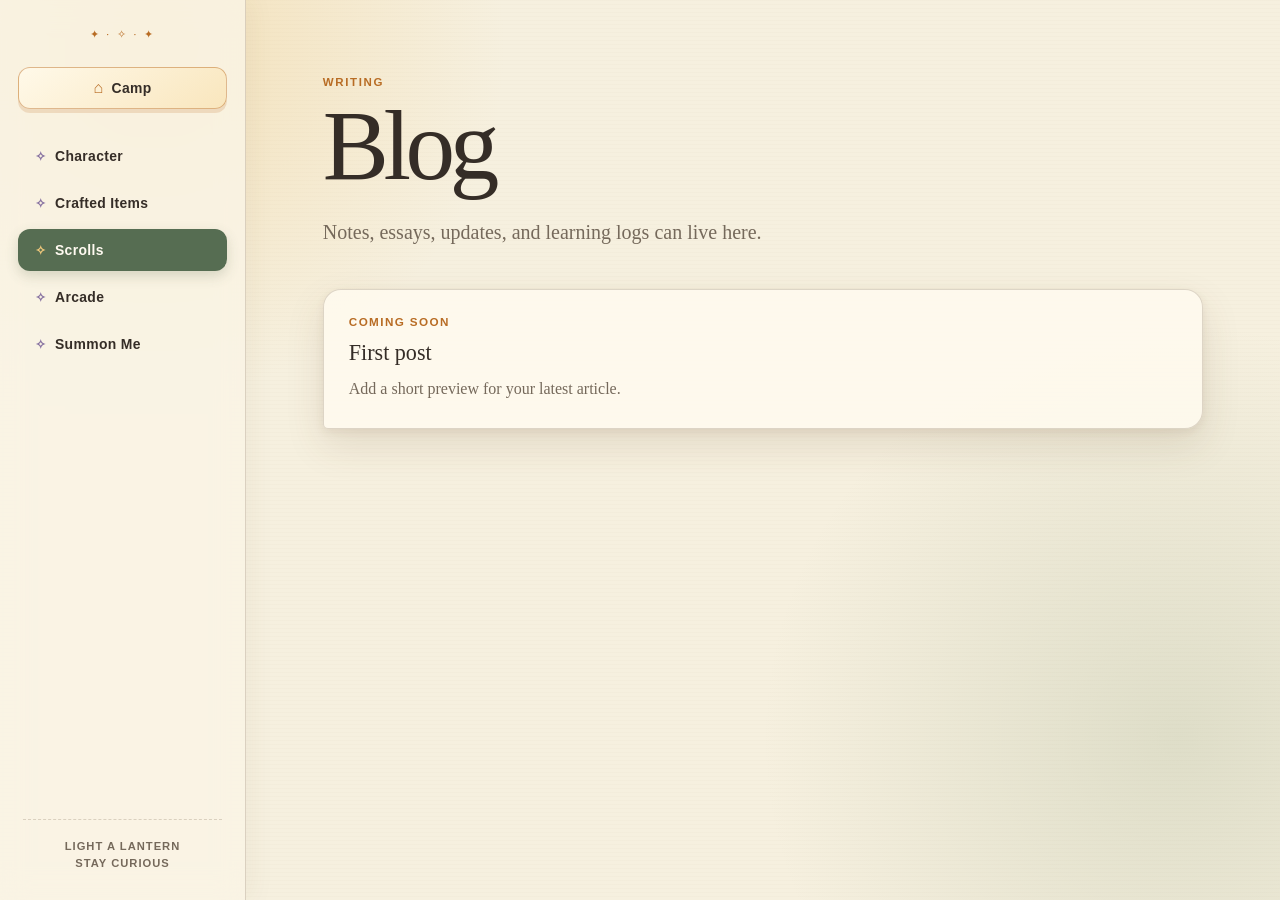
==== blog/index.html @ 92fc0788 "Preserve mobile navigation position" ====
<!doctype html>
<html lang="en">
  <head>
    <meta charset="utf-8">
    <meta name="viewport" content="width=device-width, initial-scale=1">
    <title>Blog | Brucy Wu</title>
    <meta name="description" content="Blog posts by Brucy Wu.">
    <link rel="stylesheet" href="../styles.css">
    <script src="../nav-state.js" defer></script>
  </head>
  <body>
    <div class="site-shell">
      <aside class="sidebar" aria-label="Primary navigation">
        <a class="home-button" href="../">Camp</a>
        <nav class="main-nav">
          <a href="../me/">Character</a>
          <a href="../project/">Crafted Items</a>
          <a class="is-active" href="../blog/" aria-current="page">Scrolls</a>
          <a href="../games/">Arcade</a>
          <a href="../#summon">Summon Me</a>
        </nav>
        <p class="nav-note">Light a lantern<br>stay curious</p>
      </aside>

      <main class="page content-page">
        <section class="page-section" aria-labelledby="blog-title">
          <p class="eyebrow">Writing</p>
          <h1 id="blog-title">Blog</h1>
          <p class="summary">
            Notes, essays, updates, and learning logs can live here.
          </p>
          <div class="list">
            <article class="list-item">
              <span>Coming soon</span>
              <h2>First post</h2>
              <p>Add a short preview for your latest article.</p>
            </article>
          </div>
        </section>
      </main>
    </div>
  </body>
</html>
---- styles.css ----
:root {
  color-scheme: light;
  --paper: #f6f0df; --paper-deep: #eadbbb; --card: rgba(255, 251, 239, .86);
  --ink: #352d27; --muted: #75695b; --amber: #b86c24; --amber-light: #efc77b;
  --sage: #80946e; --sage-deep: #566d52; --blue: #6098ad; --violet: #8873a1;
  --line: rgba(91, 66, 43, .2); --shadow: 0 16px 38px rgba(97, 69, 38, .13), 0 3px 8px rgba(97, 69, 38, .08); --sidebar-width: 246px;
  font-family: Georgia, Cambria, "Times New Roman", serif; color: var(--ink); background: var(--paper);
}
* { box-sizing: border-box; }
html { scroll-behavior: smooth; }
body { min-width: 320px; min-height: 100vh; margin: 0; overflow-x: hidden; background: radial-gradient(circle at 12% 5%, rgba(239,199,123,.37), transparent 22rem), radial-gradient(circle at 92% 82%, rgba(128,148,110,.2), transparent 26rem), repeating-linear-gradient(0deg, transparent 0 3px, rgba(115,87,54,.018) 3px 4px), var(--paper); }
a { color: var(--sage-deep); } a:hover { color: var(--amber); }
:focus-visible { outline: 3px solid var(--blue); outline-offset: 4px; }
.site-shell { min-height: 100vh; }
.sidebar { position: fixed; inset: 0 auto 0 0; z-index: 10; width: var(--sidebar-width); display: flex; flex-direction: column; gap: 26px; padding: 28px 18px; border-right: 1px solid var(--line); background: rgba(250,245,230,.82); box-shadow: 6px 0 24px rgba(97,69,38,.05); backdrop-filter: blur(14px); }
.sidebar::before { content: "✦  ·  ✧  ·  ✦"; color: var(--amber); font-size: .7rem; letter-spacing: .22em; text-align: center; }
.home-button, .main-nav a { position: relative; display: flex; align-items: center; min-height: 42px; border-radius: 12px; color: var(--ink); font-family: ui-rounded, "Avenir Next", "Trebuchet MS", sans-serif; font-size: .87rem; font-weight: 750; letter-spacing: .025em; text-decoration: none; transition: color 180ms ease, background-color 180ms ease, transform 180ms ease, box-shadow 180ms ease; }
.home-button { justify-content: center; border: 1px solid rgba(184,108,36,.45); background: linear-gradient(145deg, #fff9e9, #f9e6bd); box-shadow: 0 4px 0 rgba(184,108,36,.18); }
.home-button::before { content: "⌂"; margin-right: .5rem; color: var(--amber); font-size: 1rem; }
.main-nav { display: grid; gap: 5px; }.main-nav a { padding: 0 12px 0 17px; }.main-nav a::before { content: "✧"; width: 1.25rem; color: var(--violet); font-size: .8rem; }
.home-button:hover, .main-nav a:hover { transform: translateX(3px); }
.home-button.is-active, .main-nav a.is-active { color: #fffaf1; background: var(--sage-deep); box-shadow: 0 5px 13px rgba(65,88,62,.2); }.home-button.is-active::before, .main-nav a.is-active::before { color: var(--amber-light); }
.nav-note { margin: auto 5px 0; padding-top: 18px; border-top: 1px dashed var(--line); color: var(--muted); font-family: ui-rounded, "Avenir Next", "Trebuchet MS", sans-serif; font-size: .7rem; font-weight: 700; letter-spacing: .09em; line-height: 1.5; text-align: center; text-transform: uppercase; }
.page { min-height: 100vh; margin-left: var(--sidebar-width); padding: 64px clamp(24px,6vw,88px); }.content-page { display: grid; place-items: start center; padding-top: 76px; }.page-section { width: min(100%, 900px); }
.eyebrow { margin: 0 0 12px; color: var(--amber); font-family: ui-rounded, "Avenir Next", "Trebuchet MS", sans-serif; font-size: .72rem; font-weight: 800; letter-spacing: .14em; text-transform: uppercase; }
h1, h2, h3, p { text-wrap: pretty; } h1 { margin: 0; color: var(--ink); font-size: clamp(3rem,8vw,6.2rem); font-weight: 500; letter-spacing: -.055em; line-height: .92; }
.summary { max-width: 660px; margin: 24px 0 0; color: var(--muted); font-size: clamp(1.08rem,1.7vw,1.25rem); line-height: 1.7; }
.content-grid { display: grid; grid-template-columns: repeat(2,minmax(0,1fr)); gap: 18px; margin-top: 40px; }.panel, .list-item { border: 1px solid var(--line); border-radius: 18px 18px 18px 5px; background: var(--card); box-shadow: var(--shadow); padding: 25px; }.panel h2, .list-item h2 { margin: 0 0 10px; font-size: 1.38rem; font-weight: 500; }.panel p, .list-item p { margin: 0; color: var(--muted); line-height: 1.65; }.panel a { color: var(--sage-deep); font-weight: 700; }.list { display: grid; gap: 16px; margin-top: 40px; }.list-item span { display: block; margin-bottom: 12px; color: var(--amber); font-family: ui-rounded, "Avenir Next", "Trebuchet MS", sans-serif; font-size: .73rem; font-weight: 800; letter-spacing: .12em; text-transform: uppercase; }
/* Camp */
.camp-page { position: relative; display: grid; align-content: center; gap: clamp(58px,9vw,120px); max-width: 1330px; margin-right: auto; }.camp-hero { position: relative; min-height: min(680px,calc(100vh - 128px)); display: grid; align-items: center; }.hero-copy { position: relative; z-index: 2; max-width: 690px; }.hero-kicker { display: flex; align-items: center; gap: 10px; margin: 0 0 18px; color: var(--sage-deep); font-family: ui-rounded, "Avenir Next", "Trebuchet MS", sans-serif; font-size: .75rem; font-weight: 800; letter-spacing: .16em; text-transform: uppercase; }.hero-kicker::before { content: ""; width: 26px; height: 1px; background: currentColor; }.hero-title { max-width: 630px; }.hero-title em { display: block; color: var(--violet); font-style: italic; font-weight: 400; }.hero-subtitle { margin: 20px 0 0; color: var(--amber); font-size: clamp(1.25rem,2.8vw,1.7rem); font-style: italic; }.hero-summary { max-width: 560px; margin: 20px 0 0; color: var(--muted); font-size: 1.08rem; line-height: 1.75; }
.hero-actions { display: flex; flex-wrap: wrap; gap: 12px; margin-top: 30px; }.spell-button { display: inline-flex; align-items: center; justify-content: center; min-height: 46px; padding: 0 18px; border: 1px solid var(--sage-deep); border-radius: 999px; background: var(--sage-deep); box-shadow: 0 4px 0 rgba(53,45,39,.17); color: #fffaf1; font-family: ui-rounded, "Avenir Next", "Trebuchet MS", sans-serif; font-size: .85rem; font-weight: 800; letter-spacing: .03em; text-decoration: none; transition: transform 180ms ease, box-shadow 180ms ease, background-color 180ms ease; }.spell-button::after { content: " ↗"; margin-left: .36rem; color: var(--amber-light); }.spell-button:hover { color: #fffaf1; background: #456144; transform: translateY(-2px); box-shadow: 0 7px 0 rgba(53,45,39,.13); }.spell-button:active { transform: translateY(2px); box-shadow: 0 2px 0 rgba(53,45,39,.13); }.spell-button.ghost { border-color: var(--line); background: rgba(255,251,239,.6); box-shadow: none; color: var(--sage-deep); }.spell-button.ghost::after { color: var(--violet); }.spell-button.ghost:hover { background: #fffaf1; color: var(--amber); }
.desk-scene { position: absolute; z-index: 1; right: 0; top: 50%; width: min(41vw,450px); aspect-ratio: 1; transform: translateY(-50%); border: 1px solid rgba(184,108,36,.22); border-radius: 49% 51% 47% 53% / 57% 42% 58% 43%; background: radial-gradient(circle at 45% 43%, rgba(255,252,241,.94) 0 18%, transparent 18.5%), radial-gradient(circle at 59% 62%, rgba(96,152,173,.32) 0 7%, transparent 7.5%), radial-gradient(circle at 36% 69%, rgba(136,115,161,.3) 0 8%, transparent 8.5%), radial-gradient(circle at 67% 30%, rgba(239,199,123,.55) 0 10%, transparent 10.5%), rgba(234,219,187,.42); box-shadow: inset 0 0 0 13px rgba(255,250,236,.34), var(--shadow); }.desk-scene::before { content: "✦"; position: absolute; top: 20%; right: 19%; color: var(--violet); font-size: clamp(1.3rem,3vw,2.4rem); animation: twinkle 3.7s ease-in-out infinite; }.desk-scene::after { content: "☾"; position: absolute; bottom: 17%; left: 20%; color: var(--blue); font-size: clamp(2rem,4vw,3.5rem); transform: rotate(-25deg); }.potion { position: absolute; bottom: 27%; left: 47%; width: 19%; height: 30%; border: 3px solid rgba(53,45,39,.57); border-radius: 42% 42% 34% 34% / 24% 24% 56% 56%; background: linear-gradient(to top, rgba(96,152,173,.85) 0 58%, rgba(255,255,255,.38) 58% 100%); box-shadow: inset 7px 0 8px rgba(255,255,255,.44), 0 9px 13px rgba(53,45,39,.14); }.potion::before { content: ""; position: absolute; left: 25%; top: -24%; width: 50%; height: 26%; border: 3px solid rgba(53,45,39,.57); border-bottom: 0; border-radius: 4px 4px 0 0; background: var(--amber); }.potion::after { content: "✦"; position: absolute; inset: 29% 0 auto; color: #fff9e8; font-size: 1.1rem; text-align: center; }.book { position: absolute; bottom: 19%; right: 14%; width: 31%; height: 17%; border: 1px solid rgba(53,45,39,.4); border-radius: 4px 12px 13px 6px; background: #c78540; box-shadow: 5px 5px 0 rgba(88,59,37,.18); transform: rotate(-12deg); }.book::after { content: "?"; position: absolute; inset: 24% 0; color: #f9e5b7; font-size: 1.4rem; font-style: italic; text-align: center; }
.camp-section { position: relative; }.section-heading { max-width: 600px; }.section-heading h2 { margin: 0; font-size: clamp(2rem,4vw,3.2rem); font-weight: 500; letter-spacing: -.04em; }.section-heading p { margin: 12px 0 0; color: var(--muted); font-size: 1.04rem; line-height: 1.65; }.quest-grid { display: grid; grid-template-columns: repeat(3,minmax(0,1fr)); gap: 16px; margin-top: 28px; }.quest-card { position: relative; display: block; min-height: 188px; padding: 22px; overflow: hidden; border: 1px solid var(--line); border-radius: 17px 17px 17px 4px; background: var(--card); box-shadow: 0 6px 17px rgba(97,69,38,.08); color: var(--ink); text-decoration: none; transition: transform 200ms ease, box-shadow 200ms ease, border-color 200ms ease; }.quest-card::after { content: attr(data-mark); position: absolute; right: 15px; bottom: -11px; color: var(--amber-light); font-size: 5rem; line-height: 1; opacity: .48; transition: transform 250ms ease; }.quest-card:hover { border-color: rgba(184,108,36,.55); box-shadow: var(--shadow); color: var(--ink); transform: translateY(-5px) rotate(-.5deg); }.quest-card:hover::after { transform: rotate(14deg) scale(1.1); }.quest-card:nth-child(2)::after { color: #b6d6de; }.quest-card:nth-child(3)::after { color: #c9b5d9; }.card-label { display: block; margin-bottom: 28px; color: var(--sage-deep); font-family: ui-rounded, "Avenir Next", "Trebuchet MS", sans-serif; font-size: .7rem; font-weight: 800; letter-spacing: .13em; text-transform: uppercase; }.quest-card h3 { position: relative; z-index: 1; margin: 0; font-size: 1.35rem; font-weight: 500; }.quest-card p { position: relative; z-index: 1; margin: 8px 0 0; color: var(--muted); font-size: .94rem; line-height: 1.55; }
.summon-card { display: grid; grid-template-columns: 1fr auto; gap: 28px; align-items: center; margin: 28px 0 30px; padding: clamp(26px,5vw,48px); border: 1px solid rgba(86,109,82,.42); border-radius: 22px 22px 22px 5px; background: linear-gradient(120deg, rgba(244,235,207,.83), rgba(229,238,220,.7)); box-shadow: var(--shadow); }.summon-card h2 { margin: 0; font-size: clamp(2rem,4vw,3.25rem); font-weight: 500; letter-spacing: -.04em; }.summon-card p { max-width: 620px; margin: 12px 0 0; color: var(--muted); font-size: 1.04rem; line-height: 1.65; }.summon-sigil { display: grid; width: 102px; aspect-ratio: 1; place-items: center; border: 1px dashed var(--violet); border-radius: 50%; color: var(--violet); font-size: 2.4rem; animation: drift 5s ease-in-out infinite; }.camp-footer { padding-bottom: 12px; color: var(--muted); font-family: ui-rounded, "Avenir Next", "Trebuchet MS", sans-serif; font-size: .75rem; letter-spacing: .06em; text-align: center; }
@keyframes twinkle { 50% { transform: scale(1.28) rotate(18deg); opacity: .55; } } @keyframes drift { 50% { transform: translateY(-8px) rotate(8deg); } }
@media (max-width: 900px) { .desk-scene { right: -7vw; width: min(47vw,395px); opacity: .66; }.quest-grid { grid-template-columns: 1fr; } }
@media (max-width: 760px) { .sidebar { position: sticky; top: 0; width: 100%; min-height: auto; flex-direction: row; align-items: center; gap: 9px; padding: 10px 12px; overflow-x: auto; border-right: 0; border-bottom: 1px solid var(--line); }.sidebar::before, .nav-note { display: none; }.home-button { flex: 0 0 auto; min-width: 82px; padding: 0 11px; }.main-nav { display: flex; gap: 3px; min-width: max-content; }.main-nav a { min-height: 40px; padding: 0 10px; }.main-nav a::before { display: none; }.home-button:hover, .main-nav a:hover { transform: translateY(-1px); }.page { min-height: calc(100vh - 62px); margin-left: 0; padding: 44px 20px; }.content-page { padding-top: 44px; }.content-grid { grid-template-columns: 1fr; margin-top: 32px; }.camp-page { gap: 68px; }.camp-hero { min-height: 590px; align-items: start; padding-top: 40px; }.desk-scene { top: auto; right: 2%; bottom: 0; width: min(62vw,320px); transform: none; }.hero-copy { padding-bottom: 220px; }.summon-card { grid-template-columns: 1fr; }.summon-sigil { width: 78px; }.camp-footer { padding-bottom: 0; } }
@media (prefers-reduced-motion: reduce) { html { scroll-behavior: auto; } *, *::before, *::after { animation-duration: .01ms !important; animation-iteration-count: 1 !important; scroll-behavior: auto !important; transition-duration: .01ms !important; } }
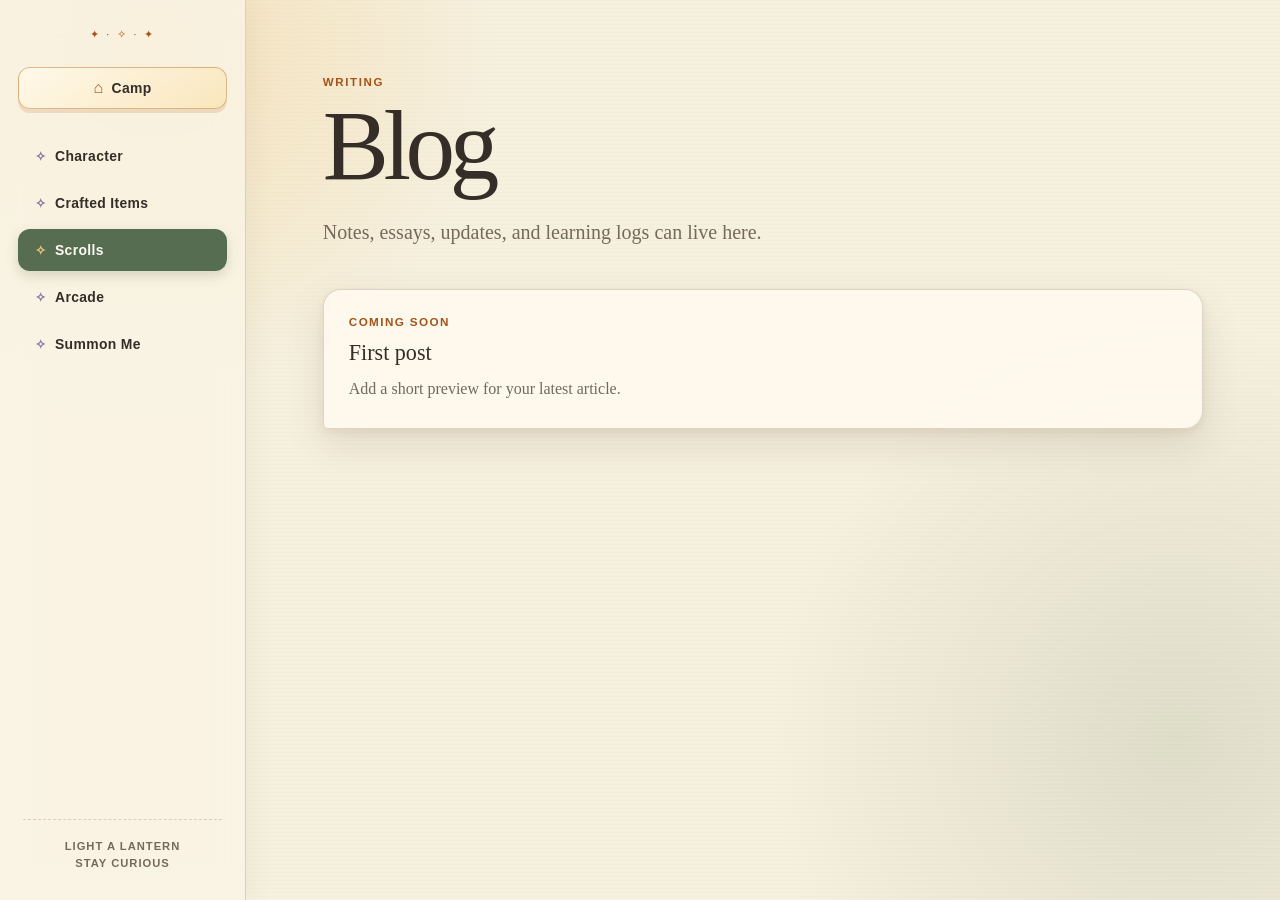
==== commit 20268c37: "polish: improve keyboard navigation and contrast" ====
--- a/blog/index.html
+++ b/blog/index.html
@@ -9,6 +9,7 @@
     <script src="../nav-state.js" defer></script>
   </head>
   <body>
+    <a class="skip-link" href="#main-content">Skip to main content</a>
     <div class="site-shell">
       <aside class="sidebar" aria-label="Primary navigation">
         <a class="home-button" href="../">Camp</a>
@@ -22,7 +23,7 @@
         <p class="nav-note">Light a lantern<br>stay curious</p>
       </aside>
 
-      <main class="page content-page">
+      <main class="page content-page" id="main-content">
         <section class="page-section" aria-labelledby="blog-title">
           <p class="eyebrow">Writing</p>
           <h1 id="blog-title">Blog</h1>
--- a/styles.css
+++ b/styles.css
@@ -1,7 +1,7 @@
 :root {
   color-scheme: light;
   --paper: #f6f0df; --paper-deep: #eadbbb; --card: rgba(255, 251, 239, .86);
-  --ink: #352d27; --muted: #75695b; --amber: #b86c24; --amber-light: #efc77b;
+  --ink: #352d27; --muted: #75695b; --amber: #a55318; --amber-light: #efc77b;
   --sage: #80946e; --sage-deep: #566d52; --blue: #6098ad; --violet: #8873a1;
   --line: rgba(91, 66, 43, .2); --shadow: 0 16px 38px rgba(97, 69, 38, .13), 0 3px 8px rgba(97, 69, 38, .08); --sidebar-width: 246px;
   font-family: Georgia, Cambria, "Times New Roman", serif; color: var(--ink); background: var(--paper);
@@ -11,6 +11,7 @@
 body { min-width: 320px; min-height: 100vh; margin: 0; overflow-x: hidden; background: radial-gradient(circle at 12% 5%, rgba(239,199,123,.37), transparent 22rem), radial-gradient(circle at 92% 82%, rgba(128,148,110,.2), transparent 26rem), repeating-linear-gradient(0deg, transparent 0 3px, rgba(115,87,54,.018) 3px 4px), var(--paper); }
 a { color: var(--sage-deep); } a:hover { color: var(--amber); }
 :focus-visible { outline: 3px solid var(--blue); outline-offset: 4px; }
+.skip-link { position: fixed; z-index: 20; top: 12px; left: 12px; padding: 10px 14px; border-radius: 8px; background: var(--ink); color: #fffaf1; font-family: ui-rounded, "Avenir Next", "Trebuchet MS", sans-serif; font-weight: 800; text-decoration: none; transform: translateY(-160%); transition: transform 160ms ease; }.skip-link:focus { transform: translateY(0); }
 .site-shell { min-height: 100vh; }
 .sidebar { position: fixed; inset: 0 auto 0 0; z-index: 10; width: var(--sidebar-width); display: flex; flex-direction: column; gap: 26px; padding: 28px 18px; border-right: 1px solid var(--line); background: rgba(250,245,230,.82); box-shadow: 6px 0 24px rgba(97,69,38,.05); backdrop-filter: blur(14px); }
 .sidebar::before { content: "✦  ·  ✧  ·  ✦"; color: var(--amber); font-size: .7rem; letter-spacing: .22em; text-align: center; }
@@ -36,3 +37,11 @@
 @media (max-width: 900px) { .desk-scene { right: -7vw; width: min(47vw,395px); opacity: .66; }.quest-grid { grid-template-columns: 1fr; } }
 @media (max-width: 760px) { .sidebar { position: sticky; top: 0; width: 100%; min-height: auto; flex-direction: row; align-items: center; gap: 9px; padding: 10px 12px; overflow-x: auto; border-right: 0; border-bottom: 1px solid var(--line); }.sidebar::before, .nav-note { display: none; }.home-button { flex: 0 0 auto; min-width: 82px; padding: 0 11px; }.main-nav { display: flex; gap: 3px; min-width: max-content; }.main-nav a { min-height: 40px; padding: 0 10px; }.main-nav a::before { display: none; }.home-button:hover, .main-nav a:hover { transform: translateY(-1px); }.page { min-height: calc(100vh - 62px); margin-left: 0; padding: 44px 20px; }.content-page { padding-top: 44px; }.content-grid { grid-template-columns: 1fr; margin-top: 32px; }.camp-page { gap: 68px; }.camp-hero { min-height: 590px; align-items: start; padding-top: 40px; }.desk-scene { top: auto; right: 2%; bottom: 0; width: min(62vw,320px); transform: none; }.hero-copy { padding-bottom: 220px; }.summon-card { grid-template-columns: 1fr; }.summon-sigil { width: 78px; }.camp-footer { padding-bottom: 0; } }
 @media (prefers-reduced-motion: reduce) { html { scroll-behavior: auto; } *, *::before, *::after { animation-duration: .01ms !important; animation-iteration-count: 1 !important; scroll-behavior: auto !important; transition-duration: .01ms !important; } }
+
+/* Character sheet */
+.character-page { background: radial-gradient(circle at 78% 18%, rgba(136,115,161,.1), transparent 20rem); }
+.character-sheet { display: grid; gap: 34px; }.character-intro { max-width: 690px; }.character-card { position: relative; display: grid; grid-template-columns: auto 1fr auto; gap: clamp(20px,4vw,42px); align-items: center; padding: clamp(25px,5vw,48px); overflow: hidden; border: 1px solid rgba(86,109,82,.4); border-radius: 22px 22px 22px 5px; background: linear-gradient(130deg, rgba(255,251,239,.94), rgba(232,239,221,.7)); box-shadow: var(--shadow); }.character-card::before { content: ""; position: absolute; inset: 10px; border: 1px dashed rgba(184,108,36,.32); border-radius: 15px 15px 15px 3px; pointer-events: none; }.character-sigil { position: relative; z-index: 1; display: grid; width: clamp(86px,13vw,122px); aspect-ratio: 1; place-items: center; border: 1px solid var(--violet); border-radius: 50% 46% 50% 43%; background: radial-gradient(circle at 30% 25%, #fff9e8 0 7%, transparent 7.5%), rgba(136,115,161,.15); box-shadow: inset 0 0 0 7px rgba(255,250,237,.65); color: var(--violet); font-family: ui-rounded, "Avenir Next", "Trebuchet MS", sans-serif; font-size: clamp(1.4rem,3vw,2rem); font-weight: 800; letter-spacing: .08em; }.character-details { position: relative; z-index: 1; }.character-details h2 { margin: 0; font-size: clamp(2rem,4vw,3.3rem); font-weight: 500; letter-spacing: -.045em; }.character-stats { display: flex; flex-wrap: wrap; gap: 12px 30px; margin: 22px 0 0; }.character-stats div { min-width: 125px; }.character-stats dt, .card-label { color: var(--sage-deep); font-family: ui-rounded, "Avenir Next", "Trebuchet MS", sans-serif; font-size: .7rem; font-weight: 800; letter-spacing: .13em; text-transform: uppercase; }.card-label { margin: 0 0 7px; }.character-stats dd { margin: 5px 0 0; color: var(--ink); font-size: 1.05rem; }.character-mark { position: relative; z-index: 1; align-self: start; margin: 0; color: var(--amber); font-size: 2rem; }.character-sections { display: grid; grid-template-columns: repeat(3,minmax(0,1fr)); gap: 16px; }.character-compartment { display: grid; grid-template-columns: auto 1fr; gap: 15px; min-height: 205px; padding: 23px; border: 1px dashed rgba(91,66,43,.32); border-radius: 17px 17px 17px 4px; background: rgba(255,251,239,.48); transition: transform 180ms ease, background-color 180ms ease, box-shadow 180ms ease; }.character-compartment:hover { background: rgba(255,251,239,.85); box-shadow: 0 9px 18px rgba(97,69,38,.08); transform: translateY(-3px); }.character-compartment h2 { margin: 0; font-size: 1.4rem; font-weight: 500; }.character-compartment p:not(.card-label) { margin: 9px 0 0; color: var(--muted); line-height: 1.62; }.compartment-mark { margin: 0; color: var(--amber); font-size: 1.25rem; }
+@media (max-width: 760px) { .character-card { grid-template-columns: auto 1fr; }.character-mark { display: none; }.character-sections { grid-template-columns: 1fr; }.character-compartment { min-height: 0; } }
+
+/* Crafted Items workshop */
+.crafted-page { background: radial-gradient(circle at 83% 21%, rgba(239,199,123,.24), transparent 20rem); }.workshop-catalogue { display: grid; gap: 32px; }.workshop-header { max-width: 720px; }.workshop-empty { display: grid; grid-template-columns: auto 1fr; gap: 20px; align-items: center; padding: clamp(24px,4vw,38px); border: 1px solid rgba(184,108,36,.4); border-radius: 20px 20px 20px 5px; background: linear-gradient(125deg, rgba(255,250,237,.9), rgba(247,232,192,.6)); box-shadow: var(--shadow); }.workshop-empty h2 { margin: 0; font-size: clamp(1.65rem,3vw,2.45rem); font-weight: 500; letter-spacing: -.035em; }.workshop-empty p:not(.card-label) { max-width: 620px; margin: 10px 0 0; color: var(--muted); line-height: 1.65; }.workshop-spark { display: grid; width: clamp(66px,10vw,92px); aspect-ratio: 1; place-items: center; margin: 0; border: 1px dashed var(--amber); border-radius: 50%; color: var(--amber); font-size: 2rem; }.artifact-grid { display: grid; grid-template-columns: repeat(3,minmax(0,1fr)); gap: 16px; }.artifact-slot { position: relative; min-height: 250px; padding: 23px; overflow: hidden; border: 1px solid var(--line); border-radius: 17px 17px 17px 4px; background: rgba(255,251,239,.52); transition: transform 180ms ease, box-shadow 180ms ease, background-color 180ms ease; }.artifact-slot:hover { background: rgba(255,251,239,.88); box-shadow: var(--shadow); transform: translateY(-4px); }.artifact-slot::after { content: ""; position: absolute; right: -24px; bottom: -33px; width: 120px; aspect-ratio: 1; border: 1px solid currentColor; border-radius: 46% 54% 41% 59%; opacity: .2; }.artifact-slot h2 { position: relative; margin: 29px 0 0; font-size: 1.42rem; font-weight: 500; }.artifact-slot p:not(.card-label):not(.artifact-emblem) { position: relative; max-width: 250px; margin: 9px 0 0; color: var(--muted); line-height: 1.62; }.artifact-emblem { position: absolute; top: 20px; right: 21px; margin: 0; font-size: 1.55rem; }.artifact-slot--amber { color: var(--amber); }.artifact-slot--amber::after { border-radius: 50%; }.artifact-slot--blue { color: var(--blue); }.artifact-slot--blue::after { transform: rotate(30deg); }.artifact-slot--violet { color: var(--violet); }.artifact-slot--violet::after { border-radius: 8px 50% 50% 50%; } @media (max-width: 760px) { .artifact-grid { grid-template-columns: 1fr; }.artifact-slot { min-height: 205px; } }
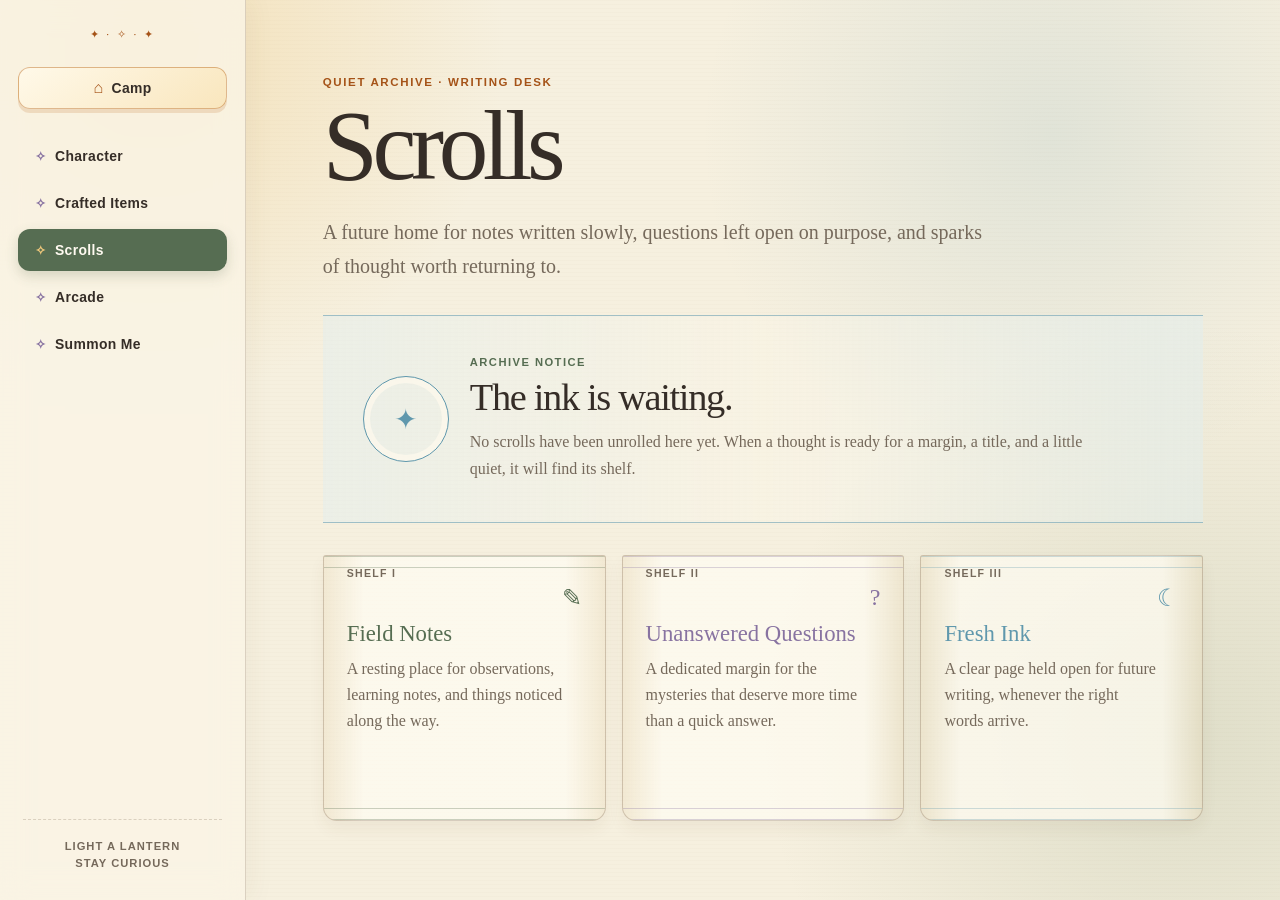
==== commit e6c3a72e: "Build Scrolls archive" ====
--- a/blog/index.html
+++ b/blog/index.html
@@ -3,8 +3,8 @@
   <head>
     <meta charset="utf-8">
     <meta name="viewport" content="width=device-width, initial-scale=1">
-    <title>Blog | Brucy Wu</title>
-    <meta name="description" content="Blog posts by Brucy Wu.">
+    <title>Scrolls | Always Asking</title>
+    <meta name="description" content="A quiet future archive for writing, learning notes, and strange questions at Always Asking.">
     <link rel="stylesheet" href="../styles.css">
     <script src="../nav-state.js" defer></script>
   </head>
@@ -23,19 +23,42 @@
         <p class="nav-note">Light a lantern<br>stay curious</p>
       </aside>
 
-      <main class="page content-page" id="main-content">
-        <section class="page-section" aria-labelledby="blog-title">
-          <p class="eyebrow">Writing</p>
-          <h1 id="blog-title">Blog</h1>
-          <p class="summary">
-            Notes, essays, updates, and learning logs can live here.
-          </p>
-          <div class="list">
-            <article class="list-item">
-              <span>Coming soon</span>
-              <h2>First post</h2>
-              <p>Add a short preview for your latest article.</p>
-            </article>
+      <main class="page content-page archive-page" id="main-content">
+        <section class="page-section scroll-archive" aria-labelledby="scrolls-title">
+          <header class="archive-header">
+            <p class="eyebrow">Quiet archive · Writing desk</p>
+            <h1 id="scrolls-title">Scrolls</h1>
+            <p class="summary">A future home for notes written slowly, questions left open on purpose, and sparks of thought worth returning to.</p>
+          </header>
+
+          <section class="archive-empty" aria-labelledby="archive-note-title">
+            <div class="archive-seal" aria-hidden="true">✦</div>
+            <div>
+              <p class="card-label">Archive notice</p>
+              <h2 id="archive-note-title">The ink is waiting.</h2>
+              <p>No scrolls have been unrolled here yet. When a thought is ready for a margin, a title, and a little quiet, it will find its shelf.</p>
+            </div>
+          </section>
+
+          <div class="scroll-shelves" aria-label="Future writing categories">
+            <section class="scroll-slot scroll-slot--notes" aria-labelledby="field-notes-title">
+              <p class="scroll-tab">Shelf I</p>
+              <p class="scroll-glyph" aria-hidden="true">✎</p>
+              <h2 id="field-notes-title">Field Notes</h2>
+              <p>A resting place for observations, learning notes, and things noticed along the way.</p>
+            </section>
+            <section class="scroll-slot scroll-slot--questions" aria-labelledby="questions-title">
+              <p class="scroll-tab">Shelf II</p>
+              <p class="scroll-glyph" aria-hidden="true">?</p>
+              <h2 id="questions-title">Unanswered Questions</h2>
+              <p>A dedicated margin for the mysteries that deserve more time than a quick answer.</p>
+            </section>
+            <section class="scroll-slot scroll-slot--ink" aria-labelledby="fresh-ink-title">
+              <p class="scroll-tab">Shelf III</p>
+              <p class="scroll-glyph" aria-hidden="true">☾</p>
+              <h2 id="fresh-ink-title">Fresh Ink</h2>
+              <p>A clear page held open for future writing, whenever the right words arrive.</p>
+            </section>
           </div>
         </section>
       </main>
--- a/styles.css
+++ b/styles.css
@@ -45,3 +45,6 @@
 
 /* Crafted Items workshop */
 .crafted-page { background: radial-gradient(circle at 83% 21%, rgba(239,199,123,.24), transparent 20rem); }.workshop-catalogue { display: grid; gap: 32px; }.workshop-header { max-width: 720px; }.workshop-empty { display: grid; grid-template-columns: auto 1fr; gap: 20px; align-items: center; padding: clamp(24px,4vw,38px); border: 1px solid rgba(184,108,36,.4); border-radius: 20px 20px 20px 5px; background: linear-gradient(125deg, rgba(255,250,237,.9), rgba(247,232,192,.6)); box-shadow: var(--shadow); }.workshop-empty h2 { margin: 0; font-size: clamp(1.65rem,3vw,2.45rem); font-weight: 500; letter-spacing: -.035em; }.workshop-empty p:not(.card-label) { max-width: 620px; margin: 10px 0 0; color: var(--muted); line-height: 1.65; }.workshop-spark { display: grid; width: clamp(66px,10vw,92px); aspect-ratio: 1; place-items: center; margin: 0; border: 1px dashed var(--amber); border-radius: 50%; color: var(--amber); font-size: 2rem; }.artifact-grid { display: grid; grid-template-columns: repeat(3,minmax(0,1fr)); gap: 16px; }.artifact-slot { position: relative; min-height: 250px; padding: 23px; overflow: hidden; border: 1px solid var(--line); border-radius: 17px 17px 17px 4px; background: rgba(255,251,239,.52); transition: transform 180ms ease, box-shadow 180ms ease, background-color 180ms ease; }.artifact-slot:hover { background: rgba(255,251,239,.88); box-shadow: var(--shadow); transform: translateY(-4px); }.artifact-slot::after { content: ""; position: absolute; right: -24px; bottom: -33px; width: 120px; aspect-ratio: 1; border: 1px solid currentColor; border-radius: 46% 54% 41% 59%; opacity: .2; }.artifact-slot h2 { position: relative; margin: 29px 0 0; font-size: 1.42rem; font-weight: 500; }.artifact-slot p:not(.card-label):not(.artifact-emblem) { position: relative; max-width: 250px; margin: 9px 0 0; color: var(--muted); line-height: 1.62; }.artifact-emblem { position: absolute; top: 20px; right: 21px; margin: 0; font-size: 1.55rem; }.artifact-slot--amber { color: var(--amber); }.artifact-slot--amber::after { border-radius: 50%; }.artifact-slot--blue { color: var(--blue); }.artifact-slot--blue::after { transform: rotate(30deg); }.artifact-slot--violet { color: var(--violet); }.artifact-slot--violet::after { border-radius: 8px 50% 50% 50%; } @media (max-width: 760px) { .artifact-grid { grid-template-columns: 1fr; }.artifact-slot { min-height: 205px; } }
+
+/* Scrolls archive */
+.archive-page { background: radial-gradient(circle at 78% 15%, rgba(96,152,173,.14), transparent 22rem); }.scroll-archive { display: grid; gap: 32px; }.archive-header { max-width: 710px; }.archive-empty { display: grid; grid-template-columns: auto 1fr; gap: 21px; align-items: center; padding: clamp(24px,4vw,40px); border-top: 1px solid rgba(96,152,173,.55); border-bottom: 1px solid rgba(96,152,173,.55); background: linear-gradient(90deg, rgba(226,238,238,.52), rgba(255,251,239,.26), rgba(226,238,238,.52)); }.archive-empty h2 { margin: 0; font-size: clamp(1.65rem,3vw,2.45rem); font-weight: 500; letter-spacing: -.035em; }.archive-empty p:not(.card-label) { max-width: 620px; margin: 10px 0 0; color: var(--muted); line-height: 1.65; }.archive-seal { display: grid; width: clamp(64px,9vw,86px); aspect-ratio: 1; place-items: center; border: 1px solid var(--blue); border-radius: 50%; color: var(--blue); font-size: 1.75rem; box-shadow: inset 0 0 0 6px rgba(255,250,237,.72); }.scroll-shelves { display: grid; grid-template-columns: repeat(3,minmax(0,1fr)); gap: 16px; }.scroll-slot { position: relative; min-height: 266px; padding: 30px 23px 23px; overflow: hidden; border: 1px solid rgba(91,66,43,.24); border-radius: 3px 3px 14px 14px; background: linear-gradient(90deg, rgba(234,219,187,.35), rgba(255,252,242,.7) 14%, rgba(255,252,242,.7) 86%, rgba(234,219,187,.35)); box-shadow: 0 8px 16px rgba(97,69,38,.06); transition: transform 180ms ease, box-shadow 180ms ease; }.scroll-slot::before, .scroll-slot::after { content: ""; position: absolute; right: 0; left: 0; height: 10px; border-top: 1px solid currentColor; border-bottom: 1px solid currentColor; opacity: .3; }.scroll-slot::before { top: 0; }.scroll-slot::after { bottom: 0; }.scroll-slot:hover { box-shadow: var(--shadow); transform: translateY(-4px) rotate(.35deg); }.scroll-slot h2 { position: relative; margin: 35px 0 0; font-size: 1.42rem; font-weight: 500; }.scroll-slot p:not(.scroll-tab):not(.scroll-glyph) { position: relative; max-width: 250px; margin: 9px 0 0; color: var(--muted); line-height: 1.62; }.scroll-tab { position: absolute; top: 11px; left: 23px; margin: 0; color: var(--muted); font-family: ui-rounded, "Avenir Next", "Trebuchet MS", sans-serif; font-size: .66rem; font-weight: 800; letter-spacing: .12em; text-transform: uppercase; }.scroll-glyph { position: absolute; top: 28px; right: 23px; margin: 0; font-size: 1.5rem; }.scroll-slot--notes { color: var(--sage-deep); }.scroll-slot--questions { color: var(--violet); }.scroll-slot--ink { color: var(--blue); } @media (max-width: 760px) { .archive-empty { grid-template-columns: auto 1fr; }.scroll-shelves { grid-template-columns: 1fr; }.scroll-slot { min-height: 210px; } }
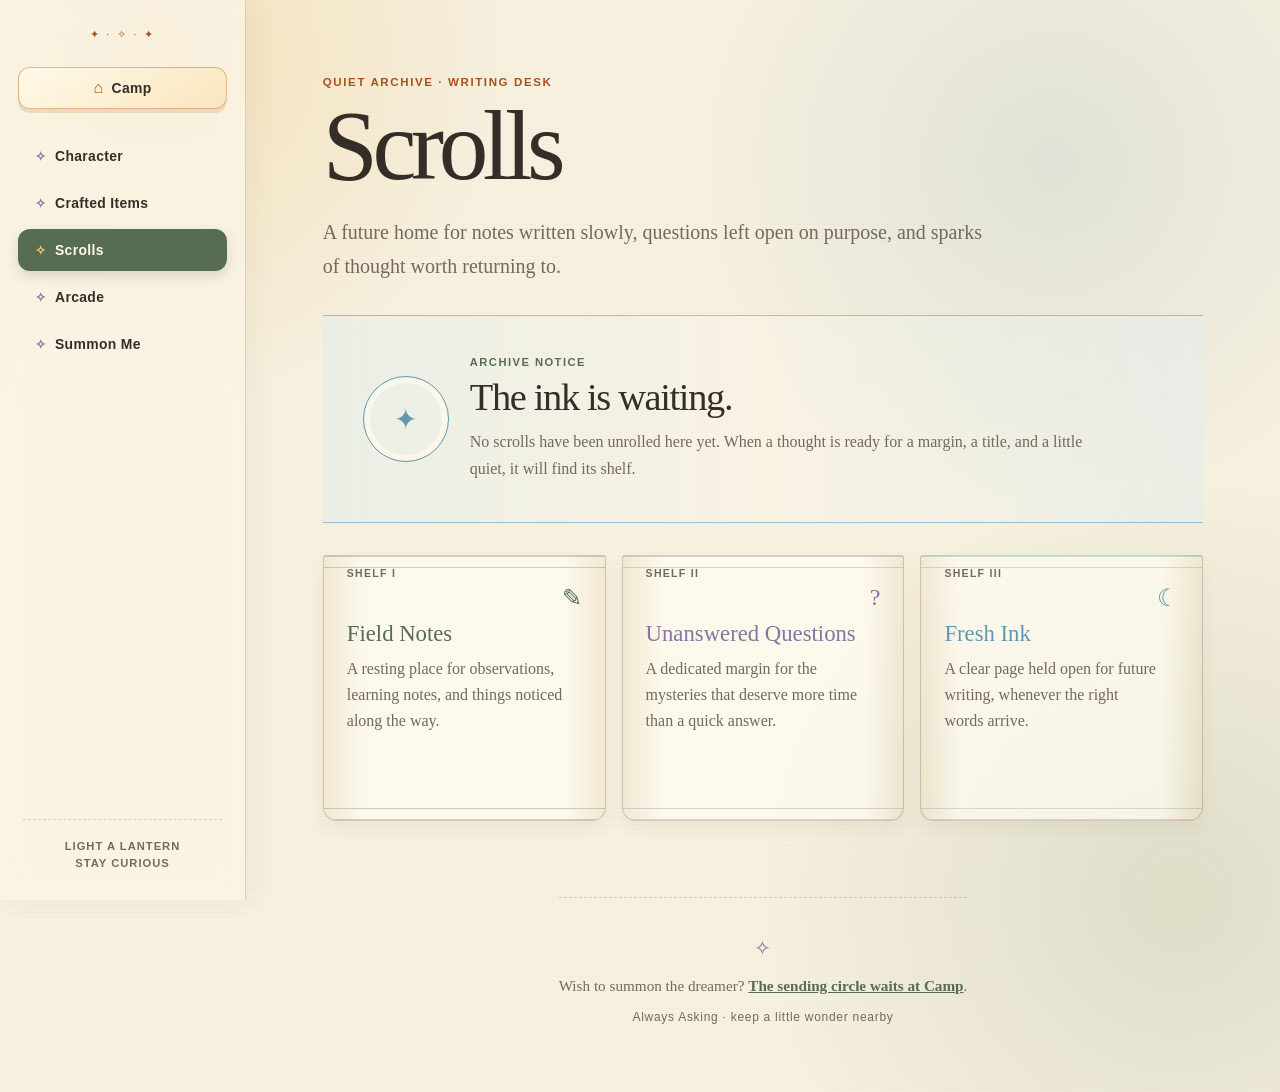
==== commit 1c413033: "Add Summon Me footnote to content pages" ====
--- a/blog/index.html
+++ b/blog/index.html
@@ -61,6 +61,11 @@
             </section>
           </div>
         </section>
+        <footer class="page-footer">
+          <p class="page-footer-sigil" aria-hidden="true">✧</p>
+          <p>Wish to summon the dreamer? <a href="../#summon">The sending circle waits at Camp</a>.</p>
+          <p class="page-footer-tag">Always Asking · keep a little wonder nearby</p>
+        </footer>
       </main>
     </div>
   </body>
--- a/styles.css
+++ b/styles.css
@@ -33,6 +33,7 @@
 .desk-scene { position: absolute; z-index: 1; right: 0; top: 50%; width: min(41vw,450px); aspect-ratio: 1; transform: translateY(-50%); border: 1px solid rgba(184,108,36,.22); border-radius: 49% 51% 47% 53% / 57% 42% 58% 43%; background: radial-gradient(circle at 45% 43%, rgba(255,252,241,.94) 0 18%, transparent 18.5%), radial-gradient(circle at 59% 62%, rgba(96,152,173,.32) 0 7%, transparent 7.5%), radial-gradient(circle at 36% 69%, rgba(136,115,161,.3) 0 8%, transparent 8.5%), radial-gradient(circle at 67% 30%, rgba(239,199,123,.55) 0 10%, transparent 10.5%), rgba(234,219,187,.42); box-shadow: inset 0 0 0 13px rgba(255,250,236,.34), var(--shadow); }.desk-scene::before { content: "✦"; position: absolute; top: 20%; right: 19%; color: var(--violet); font-size: clamp(1.3rem,3vw,2.4rem); animation: twinkle 3.7s ease-in-out infinite; }.desk-scene::after { content: "☾"; position: absolute; bottom: 17%; left: 20%; color: var(--blue); font-size: clamp(2rem,4vw,3.5rem); transform: rotate(-25deg); }.potion { position: absolute; bottom: 27%; left: 47%; width: 19%; height: 30%; border: 3px solid rgba(53,45,39,.57); border-radius: 42% 42% 34% 34% / 24% 24% 56% 56%; background: linear-gradient(to top, rgba(96,152,173,.85) 0 58%, rgba(255,255,255,.38) 58% 100%); box-shadow: inset 7px 0 8px rgba(255,255,255,.44), 0 9px 13px rgba(53,45,39,.14); }.potion::before { content: ""; position: absolute; left: 25%; top: -24%; width: 50%; height: 26%; border: 3px solid rgba(53,45,39,.57); border-bottom: 0; border-radius: 4px 4px 0 0; background: var(--amber); }.potion::after { content: "✦"; position: absolute; inset: 29% 0 auto; color: #fff9e8; font-size: 1.1rem; text-align: center; }.book { position: absolute; bottom: 19%; right: 14%; width: 31%; height: 17%; border: 1px solid rgba(53,45,39,.4); border-radius: 4px 12px 13px 6px; background: #c78540; box-shadow: 5px 5px 0 rgba(88,59,37,.18); transform: rotate(-12deg); }.book::after { content: "?"; position: absolute; inset: 24% 0; color: #f9e5b7; font-size: 1.4rem; font-style: italic; text-align: center; }
 .camp-section { position: relative; }.section-heading { max-width: 600px; }.section-heading h2 { margin: 0; font-size: clamp(2rem,4vw,3.2rem); font-weight: 500; letter-spacing: -.04em; }.section-heading p { margin: 12px 0 0; color: var(--muted); font-size: 1.04rem; line-height: 1.65; }.quest-grid { display: grid; grid-template-columns: repeat(3,minmax(0,1fr)); gap: 16px; margin-top: 28px; }.quest-card { position: relative; display: block; min-height: 188px; padding: 22px; overflow: hidden; border: 1px solid var(--line); border-radius: 17px 17px 17px 4px; background: var(--card); box-shadow: 0 6px 17px rgba(97,69,38,.08); color: var(--ink); text-decoration: none; transition: transform 200ms ease, box-shadow 200ms ease, border-color 200ms ease; }.quest-card::after { content: attr(data-mark); position: absolute; right: 15px; bottom: -11px; color: var(--amber-light); font-size: 5rem; line-height: 1; opacity: .48; transition: transform 250ms ease; }.quest-card:hover { border-color: rgba(184,108,36,.55); box-shadow: var(--shadow); color: var(--ink); transform: translateY(-5px) rotate(-.5deg); }.quest-card:hover::after { transform: rotate(14deg) scale(1.1); }.quest-card:nth-child(2)::after { color: #b6d6de; }.quest-card:nth-child(3)::after { color: #c9b5d9; }.card-label { display: block; margin-bottom: 28px; color: var(--sage-deep); font-family: ui-rounded, "Avenir Next", "Trebuchet MS", sans-serif; font-size: .7rem; font-weight: 800; letter-spacing: .13em; text-transform: uppercase; }.quest-card h3 { position: relative; z-index: 1; margin: 0; font-size: 1.35rem; font-weight: 500; }.quest-card p { position: relative; z-index: 1; margin: 8px 0 0; color: var(--muted); font-size: .94rem; line-height: 1.55; }
 .summon-card { display: grid; grid-template-columns: 1fr auto; gap: 28px; align-items: center; margin: 28px 0 30px; padding: clamp(26px,5vw,48px); border: 1px solid rgba(86,109,82,.42); border-radius: 22px 22px 22px 5px; background: linear-gradient(120deg, rgba(244,235,207,.83), rgba(229,238,220,.7)); box-shadow: var(--shadow); }.summon-card h2 { margin: 0; font-size: clamp(2rem,4vw,3.25rem); font-weight: 500; letter-spacing: -.04em; }.summon-card p { max-width: 620px; margin: 12px 0 0; color: var(--muted); font-size: 1.04rem; line-height: 1.65; }.summon-sigil { display: grid; width: 102px; aspect-ratio: 1; place-items: center; border: 1px dashed var(--violet); border-radius: 50%; color: var(--violet); font-size: 2.4rem; animation: drift 5s ease-in-out infinite; }.camp-footer { padding-bottom: 12px; color: var(--muted); font-family: ui-rounded, "Avenir Next", "Trebuchet MS", sans-serif; font-size: .75rem; letter-spacing: .06em; text-align: center; }
+.page-footer { display: grid; justify-items: center; gap: 10px; margin-top: 76px; padding-top: 34px; border-top: 1px dashed var(--line); color: var(--muted); font-size: .95rem; line-height: 1.6; text-align: center; }.page-footer p { margin: 0; }.page-footer-sigil { color: var(--violet); font-size: 1.25rem; animation: drift 5s ease-in-out infinite; }.page-footer a { color: var(--sage-deep); font-weight: 700; }.page-footer-tag { font-family: ui-rounded, "Avenir Next", "Trebuchet MS", sans-serif; font-size: .75rem; letter-spacing: .06em; }
 @keyframes twinkle { 50% { transform: scale(1.28) rotate(18deg); opacity: .55; } } @keyframes drift { 50% { transform: translateY(-8px) rotate(8deg); } }
 @media (max-width: 900px) { .desk-scene { right: -7vw; width: min(47vw,395px); opacity: .66; }.quest-grid { grid-template-columns: 1fr; } }
 @media (max-width: 760px) { .sidebar { position: sticky; top: 0; width: 100%; min-height: auto; flex-direction: row; align-items: center; gap: 9px; padding: 10px 12px; overflow-x: auto; border-right: 0; border-bottom: 1px solid var(--line); }.sidebar::before, .nav-note { display: none; }.home-button { flex: 0 0 auto; min-width: 82px; padding: 0 11px; }.main-nav { display: flex; gap: 3px; min-width: max-content; }.main-nav a { min-height: 40px; padding: 0 10px; }.main-nav a::before { display: none; }.home-button:hover, .main-nav a:hover { transform: translateY(-1px); }.page { min-height: calc(100vh - 62px); margin-left: 0; padding: 44px 20px; }.content-page { padding-top: 44px; }.content-grid { grid-template-columns: 1fr; margin-top: 32px; }.camp-page { gap: 68px; }.camp-hero { min-height: 590px; align-items: start; padding-top: 40px; }.desk-scene { top: auto; right: 2%; bottom: 0; width: min(62vw,320px); transform: none; }.hero-copy { padding-bottom: 220px; }.summon-card { grid-template-columns: 1fr; }.summon-sigil { width: 78px; }.camp-footer { padding-bottom: 0; } }
@@ -48,3 +49,6 @@
 
 /* Scrolls archive */
 .archive-page { background: radial-gradient(circle at 78% 15%, rgba(96,152,173,.14), transparent 22rem); }.scroll-archive { display: grid; gap: 32px; }.archive-header { max-width: 710px; }.archive-empty { display: grid; grid-template-columns: auto 1fr; gap: 21px; align-items: center; padding: clamp(24px,4vw,40px); border-top: 1px solid rgba(96,152,173,.55); border-bottom: 1px solid rgba(96,152,173,.55); background: linear-gradient(90deg, rgba(226,238,238,.52), rgba(255,251,239,.26), rgba(226,238,238,.52)); }.archive-empty h2 { margin: 0; font-size: clamp(1.65rem,3vw,2.45rem); font-weight: 500; letter-spacing: -.035em; }.archive-empty p:not(.card-label) { max-width: 620px; margin: 10px 0 0; color: var(--muted); line-height: 1.65; }.archive-seal { display: grid; width: clamp(64px,9vw,86px); aspect-ratio: 1; place-items: center; border: 1px solid var(--blue); border-radius: 50%; color: var(--blue); font-size: 1.75rem; box-shadow: inset 0 0 0 6px rgba(255,250,237,.72); }.scroll-shelves { display: grid; grid-template-columns: repeat(3,minmax(0,1fr)); gap: 16px; }.scroll-slot { position: relative; min-height: 266px; padding: 30px 23px 23px; overflow: hidden; border: 1px solid rgba(91,66,43,.24); border-radius: 3px 3px 14px 14px; background: linear-gradient(90deg, rgba(234,219,187,.35), rgba(255,252,242,.7) 14%, rgba(255,252,242,.7) 86%, rgba(234,219,187,.35)); box-shadow: 0 8px 16px rgba(97,69,38,.06); transition: transform 180ms ease, box-shadow 180ms ease; }.scroll-slot::before, .scroll-slot::after { content: ""; position: absolute; right: 0; left: 0; height: 10px; border-top: 1px solid currentColor; border-bottom: 1px solid currentColor; opacity: .3; }.scroll-slot::before { top: 0; }.scroll-slot::after { bottom: 0; }.scroll-slot:hover { box-shadow: var(--shadow); transform: translateY(-4px) rotate(.35deg); }.scroll-slot h2 { position: relative; margin: 35px 0 0; font-size: 1.42rem; font-weight: 500; }.scroll-slot p:not(.scroll-tab):not(.scroll-glyph) { position: relative; max-width: 250px; margin: 9px 0 0; color: var(--muted); line-height: 1.62; }.scroll-tab { position: absolute; top: 11px; left: 23px; margin: 0; color: var(--muted); font-family: ui-rounded, "Avenir Next", "Trebuchet MS", sans-serif; font-size: .66rem; font-weight: 800; letter-spacing: .12em; text-transform: uppercase; }.scroll-glyph { position: absolute; top: 28px; right: 23px; margin: 0; font-size: 1.5rem; }.scroll-slot--notes { color: var(--sage-deep); }.scroll-slot--questions { color: var(--violet); }.scroll-slot--ink { color: var(--blue); } @media (max-width: 760px) { .archive-empty { grid-template-columns: auto 1fr; }.scroll-shelves { grid-template-columns: 1fr; }.scroll-slot { min-height: 210px; } }
+
+/* Arcade */
+.arcade-page { background: radial-gradient(circle at 82% 14%, rgba(136,115,161,.15), transparent 18rem), radial-gradient(circle at 65% 85%, rgba(96,152,173,.12), transparent 20rem); }.arcade-room { display: grid; gap: 32px; }.arcade-header { max-width: 720px; }.arcade-empty { display: grid; grid-template-columns: auto 1fr; gap: 24px; align-items: center; padding: clamp(24px,4vw,40px); border: 1px solid rgba(136,115,161,.36); border-radius: 20px 20px 7px 7px; background: linear-gradient(135deg, rgba(245,239,222,.9), rgba(231,230,239,.66)); box-shadow: var(--shadow); }.arcade-empty h2 { margin: 0; font-size: clamp(1.65rem,3vw,2.45rem); font-weight: 500; letter-spacing: -.035em; }.arcade-empty p:not(.card-label) { max-width: 620px; margin: 10px 0 0; color: var(--muted); line-height: 1.65; }.sleeping-machine { display: grid; grid-template-columns: repeat(3,1fr); gap: 8px; width: clamp(72px,11vw,100px); aspect-ratio: .78; align-content: end; padding: 14px 11px; border: 2px solid var(--ink); border-radius: 13px 13px 7px 7px; background: linear-gradient(160deg, #827195, #554b64); box-shadow: inset 0 0 0 5px rgba(255,250,237,.22), 5px 6px 0 rgba(53,45,39,.16); }.sleeping-machine::before { content: "zzz"; grid-column: 1 / -1; align-self: start; color: #f9e5b7; font-family: ui-rounded, "Avenir Next", "Trebuchet MS", sans-serif; font-size: .65rem; font-weight: 800; letter-spacing: .1em; text-align: center; }.sleeping-machine span { width: 100%; aspect-ratio: 1; border-radius: 50%; background: var(--amber-light); box-shadow: 0 0 7px rgba(239,199,123,.65); }.sleeping-machine span:nth-child(2) { background: #a9d2dc; box-shadow: 0 0 7px rgba(169,210,220,.65); }.sleeping-machine span:nth-child(3) { background: #cab7dd; box-shadow: 0 0 7px rgba(202,183,221,.65); }.game-bays { display: grid; grid-template-columns: repeat(3,minmax(0,1fr)); gap: 16px; }.game-bay { position: relative; min-height: 260px; padding: 22px; overflow: hidden; border: 2px solid currentColor; border-radius: 15px 15px 8px 8px; background: rgba(255,251,239,.54); box-shadow: 5px 6px 0 rgba(53,45,39,.1); transition: transform 180ms ease, box-shadow 180ms ease; }.game-bay:hover { box-shadow: 8px 10px 0 rgba(53,45,39,.12); transform: translate(-2px,-4px); }.game-bay::before { content: ""; position: absolute; top: 45px; right: 21px; width: 48px; height: 25px; border: 2px solid currentColor; border-radius: 50%; opacity: .4; }.game-bay::after { content: ""; position: absolute; top: 54px; right: 32px; width: 4px; aspect-ratio: 1; border-radius: 50%; background: currentColor; box-shadow: 11px 0 0 currentColor; opacity: .5; }.bay-count { margin: 0; color: var(--muted); font-family: ui-rounded, "Avenir Next", "Trebuchet MS", sans-serif; font-size: .68rem; font-weight: 800; letter-spacing: .12em; }.bay-icon { margin: 25px 0 0; font-family: ui-rounded, "Avenir Next", "Trebuchet MS", sans-serif; font-size: 2.1rem; font-weight: 800; }.game-bay h2 { position: relative; margin: 15px 0 0; color: var(--ink); font-size: 1.42rem; font-weight: 500; }.game-bay p:not(.bay-count):not(.bay-icon) { position: relative; max-width: 250px; margin: 9px 0 0; color: var(--muted); line-height: 1.62; }.game-bay--amber { color: var(--amber); }.game-bay--blue { color: var(--blue); }.game-bay--violet { color: var(--violet); } @media (max-width: 760px) { .arcade-empty { grid-template-columns: auto 1fr; }.game-bays { grid-template-columns: 1fr; }.game-bay { min-height: 210px; } }
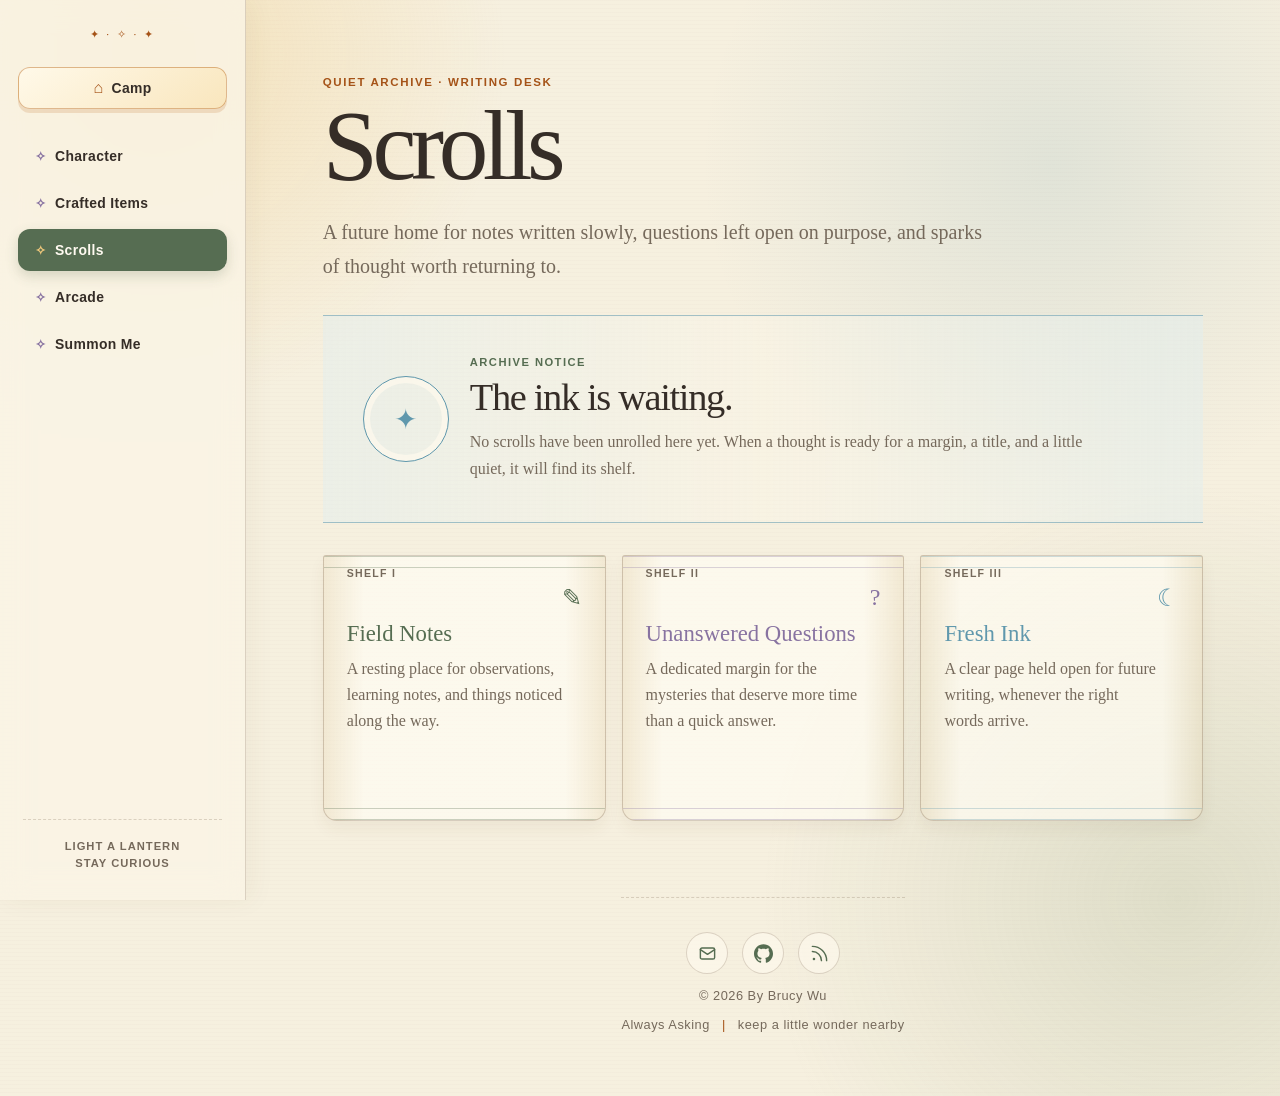
==== commit cd9ef6ed: "Replace Summon Me card with classic site footer" ====
--- a/blog/index.html
+++ b/blog/index.html
@@ -18,7 +18,7 @@
           <a href="../project/">Crafted Items</a>
           <a class="is-active" href="../blog/" aria-current="page">Scrolls</a>
           <a href="../games/">Arcade</a>
-          <a href="../#summon">Summon Me</a>
+          <a href="#summon">Summon Me</a>
         </nav>
         <p class="nav-note">Light a lantern<br>stay curious</p>
       </aside>
@@ -61,10 +61,14 @@
             </section>
           </div>
         </section>
-        <footer class="page-footer">
-          <p class="page-footer-sigil" aria-hidden="true">✧</p>
-          <p>Wish to summon the dreamer? <a href="../#summon">The sending circle waits at Camp</a>.</p>
-          <p class="page-footer-tag">Always Asking · keep a little wonder nearby</p>
+        <footer class="site-footer" id="summon">
+          <div class="summon-icons">
+            <a class="summon-icon" href="#summon" title="Email — coming soon" aria-label="Email — coming soon"><svg viewBox="0 0 24 24" fill="none" stroke="currentColor" stroke-width="1.8" stroke-linecap="round" stroke-linejoin="round" aria-hidden="true"><rect x="3" y="5" width="18" height="14" rx="2"/><path d="m3 7 9 6 9-6"/></svg></a>
+            <a class="summon-icon" href="#summon" title="GitHub — coming soon" aria-label="GitHub — coming soon"><svg viewBox="0 0 24 24" fill="currentColor" aria-hidden="true"><path d="M12 .297c-6.63 0-12 5.373-12 12 0 5.303 3.438 9.8 8.205 11.385.6.113.82-.258.82-.577 0-.285-.01-1.04-.015-2.04-3.338.724-4.042-1.61-4.042-1.61C4.422 18.07 3.633 17.7 3.633 17.7c-1.087-.744.084-.729.084-.729 1.205.084 1.838 1.236 1.838 1.236 1.07 1.835 2.809 1.305 3.495.998.108-.776.417-1.305.76-1.605-2.665-.3-5.466-1.332-5.466-5.93 0-1.31.465-2.38 1.235-3.22-.135-.303-.54-1.523.105-3.176 0 0 1.005-.322 3.3 1.23.96-.267 1.98-.399 3-.405 1.02.006 2.04.138 3 .405 2.28-1.552 3.285-1.23 3.285-1.23.645 1.653.24 2.873.12 3.176.765.84 1.23 1.91 1.23 3.22 0 4.61-2.805 5.625-5.475 5.92.42.36.81 1.096.81 2.22 0 1.606-.015 2.896-.015 3.286 0 .315.21.69.825.57C20.565 22.092 24 17.592 24 12.297c0-6.627-5.373-12-12-12"/></svg></a>
+            <a class="summon-icon" href="#summon" title="RSS — coming soon" aria-label="RSS — coming soon"><svg viewBox="0 0 24 24" fill="none" stroke="currentColor" stroke-width="1.8" stroke-linecap="round" stroke-linejoin="round" aria-hidden="true"><circle cx="5" cy="19" r="1.6" fill="currentColor" stroke="none"/><path d="M3 9.5a11.5 11.5 0 0 1 11.5 11.5M3 3a18 18 0 0 1 18 18"/></svg></a>
+          </div>
+          <p>© 2026 By Brucy Wu</p>
+          <p>Always Asking <span class="footer-separator" aria-hidden="true">|</span> keep a little wonder nearby</p>
         </footer>
       </main>
     </div>
--- a/styles.css
+++ b/styles.css
@@ -32,11 +32,10 @@
 .hero-actions { display: flex; flex-wrap: wrap; gap: 12px; margin-top: 30px; }.spell-button { display: inline-flex; align-items: center; justify-content: center; min-height: 46px; padding: 0 18px; border: 1px solid var(--sage-deep); border-radius: 999px; background: var(--sage-deep); box-shadow: 0 4px 0 rgba(53,45,39,.17); color: #fffaf1; font-family: ui-rounded, "Avenir Next", "Trebuchet MS", sans-serif; font-size: .85rem; font-weight: 800; letter-spacing: .03em; text-decoration: none; transition: transform 180ms ease, box-shadow 180ms ease, background-color 180ms ease; }.spell-button::after { content: " ↗"; margin-left: .36rem; color: var(--amber-light); }.spell-button:hover { color: #fffaf1; background: #456144; transform: translateY(-2px); box-shadow: 0 7px 0 rgba(53,45,39,.13); }.spell-button:active { transform: translateY(2px); box-shadow: 0 2px 0 rgba(53,45,39,.13); }.spell-button.ghost { border-color: var(--line); background: rgba(255,251,239,.6); box-shadow: none; color: var(--sage-deep); }.spell-button.ghost::after { color: var(--violet); }.spell-button.ghost:hover { background: #fffaf1; color: var(--amber); }
 .desk-scene { position: absolute; z-index: 1; right: 0; top: 50%; width: min(41vw,450px); aspect-ratio: 1; transform: translateY(-50%); border: 1px solid rgba(184,108,36,.22); border-radius: 49% 51% 47% 53% / 57% 42% 58% 43%; background: radial-gradient(circle at 45% 43%, rgba(255,252,241,.94) 0 18%, transparent 18.5%), radial-gradient(circle at 59% 62%, rgba(96,152,173,.32) 0 7%, transparent 7.5%), radial-gradient(circle at 36% 69%, rgba(136,115,161,.3) 0 8%, transparent 8.5%), radial-gradient(circle at 67% 30%, rgba(239,199,123,.55) 0 10%, transparent 10.5%), rgba(234,219,187,.42); box-shadow: inset 0 0 0 13px rgba(255,250,236,.34), var(--shadow); }.desk-scene::before { content: "✦"; position: absolute; top: 20%; right: 19%; color: var(--violet); font-size: clamp(1.3rem,3vw,2.4rem); animation: twinkle 3.7s ease-in-out infinite; }.desk-scene::after { content: "☾"; position: absolute; bottom: 17%; left: 20%; color: var(--blue); font-size: clamp(2rem,4vw,3.5rem); transform: rotate(-25deg); }.potion { position: absolute; bottom: 27%; left: 47%; width: 19%; height: 30%; border: 3px solid rgba(53,45,39,.57); border-radius: 42% 42% 34% 34% / 24% 24% 56% 56%; background: linear-gradient(to top, rgba(96,152,173,.85) 0 58%, rgba(255,255,255,.38) 58% 100%); box-shadow: inset 7px 0 8px rgba(255,255,255,.44), 0 9px 13px rgba(53,45,39,.14); }.potion::before { content: ""; position: absolute; left: 25%; top: -24%; width: 50%; height: 26%; border: 3px solid rgba(53,45,39,.57); border-bottom: 0; border-radius: 4px 4px 0 0; background: var(--amber); }.potion::after { content: "✦"; position: absolute; inset: 29% 0 auto; color: #fff9e8; font-size: 1.1rem; text-align: center; }.book { position: absolute; bottom: 19%; right: 14%; width: 31%; height: 17%; border: 1px solid rgba(53,45,39,.4); border-radius: 4px 12px 13px 6px; background: #c78540; box-shadow: 5px 5px 0 rgba(88,59,37,.18); transform: rotate(-12deg); }.book::after { content: "?"; position: absolute; inset: 24% 0; color: #f9e5b7; font-size: 1.4rem; font-style: italic; text-align: center; }
 .camp-section { position: relative; }.section-heading { max-width: 600px; }.section-heading h2 { margin: 0; font-size: clamp(2rem,4vw,3.2rem); font-weight: 500; letter-spacing: -.04em; }.section-heading p { margin: 12px 0 0; color: var(--muted); font-size: 1.04rem; line-height: 1.65; }.quest-grid { display: grid; grid-template-columns: repeat(3,minmax(0,1fr)); gap: 16px; margin-top: 28px; }.quest-card { position: relative; display: block; min-height: 188px; padding: 22px; overflow: hidden; border: 1px solid var(--line); border-radius: 17px 17px 17px 4px; background: var(--card); box-shadow: 0 6px 17px rgba(97,69,38,.08); color: var(--ink); text-decoration: none; transition: transform 200ms ease, box-shadow 200ms ease, border-color 200ms ease; }.quest-card::after { content: attr(data-mark); position: absolute; right: 15px; bottom: -11px; color: var(--amber-light); font-size: 5rem; line-height: 1; opacity: .48; transition: transform 250ms ease; }.quest-card:hover { border-color: rgba(184,108,36,.55); box-shadow: var(--shadow); color: var(--ink); transform: translateY(-5px) rotate(-.5deg); }.quest-card:hover::after { transform: rotate(14deg) scale(1.1); }.quest-card:nth-child(2)::after { color: #b6d6de; }.quest-card:nth-child(3)::after { color: #c9b5d9; }.card-label { display: block; margin-bottom: 28px; color: var(--sage-deep); font-family: ui-rounded, "Avenir Next", "Trebuchet MS", sans-serif; font-size: .7rem; font-weight: 800; letter-spacing: .13em; text-transform: uppercase; }.quest-card h3 { position: relative; z-index: 1; margin: 0; font-size: 1.35rem; font-weight: 500; }.quest-card p { position: relative; z-index: 1; margin: 8px 0 0; color: var(--muted); font-size: .94rem; line-height: 1.55; }
-.summon-card { display: grid; grid-template-columns: 1fr auto; gap: 28px; align-items: center; margin: 28px 0 30px; padding: clamp(26px,5vw,48px); border: 1px solid rgba(86,109,82,.42); border-radius: 22px 22px 22px 5px; background: linear-gradient(120deg, rgba(244,235,207,.83), rgba(229,238,220,.7)); box-shadow: var(--shadow); }.summon-card h2 { margin: 0; font-size: clamp(2rem,4vw,3.25rem); font-weight: 500; letter-spacing: -.04em; }.summon-card p { max-width: 620px; margin: 12px 0 0; color: var(--muted); font-size: 1.04rem; line-height: 1.65; }.summon-sigil { display: grid; width: 102px; aspect-ratio: 1; place-items: center; border: 1px dashed var(--violet); border-radius: 50%; color: var(--violet); font-size: 2.4rem; animation: drift 5s ease-in-out infinite; }.camp-footer { padding-bottom: 12px; color: var(--muted); font-family: ui-rounded, "Avenir Next", "Trebuchet MS", sans-serif; font-size: .75rem; letter-spacing: .06em; text-align: center; }
-.page-footer { display: grid; justify-items: center; gap: 10px; margin-top: 76px; padding-top: 34px; border-top: 1px dashed var(--line); color: var(--muted); font-size: .95rem; line-height: 1.6; text-align: center; }.page-footer p { margin: 0; }.page-footer-sigil { color: var(--violet); font-size: 1.25rem; animation: drift 5s ease-in-out infinite; }.page-footer a { color: var(--sage-deep); font-weight: 700; }.page-footer-tag { font-family: ui-rounded, "Avenir Next", "Trebuchet MS", sans-serif; font-size: .75rem; letter-spacing: .06em; }
+.site-footer { display: grid; justify-items: center; gap: 14px; margin-top: 76px; padding-top: 34px; border-top: 1px dashed var(--line); color: var(--muted); text-align: center; }.site-footer p { margin: 0; font-family: ui-rounded, "Avenir Next", "Trebuchet MS", sans-serif; font-size: .8rem; letter-spacing: .04em; }.footer-separator { margin: 0 8px; color: var(--amber); }.summon-icons { display: flex; gap: 14px; justify-content: center; }.summon-icon { display: grid; width: 42px; aspect-ratio: 1; place-items: center; border: 1px solid var(--line); border-radius: 50%; background: rgba(255,251,239,.6); color: var(--sage-deep); transition: transform 180ms ease, color 180ms ease, border-color 180ms ease; }.summon-icon:hover { border-color: rgba(184,108,36,.55); color: var(--amber); transform: translateY(-3px); }.summon-icon svg { width: 19px; height: 19px; }
 @keyframes twinkle { 50% { transform: scale(1.28) rotate(18deg); opacity: .55; } } @keyframes drift { 50% { transform: translateY(-8px) rotate(8deg); } }
 @media (max-width: 900px) { .desk-scene { right: -7vw; width: min(47vw,395px); opacity: .66; }.quest-grid { grid-template-columns: 1fr; } }
-@media (max-width: 760px) { .sidebar { position: sticky; top: 0; width: 100%; min-height: auto; flex-direction: row; align-items: center; gap: 9px; padding: 10px 12px; overflow-x: auto; border-right: 0; border-bottom: 1px solid var(--line); }.sidebar::before, .nav-note { display: none; }.home-button { flex: 0 0 auto; min-width: 82px; padding: 0 11px; }.main-nav { display: flex; gap: 3px; min-width: max-content; }.main-nav a { min-height: 40px; padding: 0 10px; }.main-nav a::before { display: none; }.home-button:hover, .main-nav a:hover { transform: translateY(-1px); }.page { min-height: calc(100vh - 62px); margin-left: 0; padding: 44px 20px; }.content-page { padding-top: 44px; }.content-grid { grid-template-columns: 1fr; margin-top: 32px; }.camp-page { gap: 68px; }.camp-hero { min-height: 590px; align-items: start; padding-top: 40px; }.desk-scene { top: auto; right: 2%; bottom: 0; width: min(62vw,320px); transform: none; }.hero-copy { padding-bottom: 220px; }.summon-card { grid-template-columns: 1fr; }.summon-sigil { width: 78px; }.camp-footer { padding-bottom: 0; } }
+@media (max-width: 760px) { .sidebar { position: sticky; top: 0; width: 100%; min-height: auto; flex-direction: row; align-items: center; gap: 9px; padding: 10px 12px; overflow-x: auto; border-right: 0; border-bottom: 1px solid var(--line); }.sidebar::before, .nav-note { display: none; }.home-button { flex: 0 0 auto; min-width: 82px; padding: 0 11px; }.main-nav { display: flex; gap: 3px; min-width: max-content; }.main-nav a { min-height: 40px; padding: 0 10px; }.main-nav a::before { display: none; }.home-button:hover, .main-nav a:hover { transform: translateY(-1px); }.page { min-height: calc(100vh - 62px); margin-left: 0; padding: 44px 20px; }.content-page { padding-top: 44px; }.content-grid { grid-template-columns: 1fr; margin-top: 32px; }.camp-page { gap: 68px; }.camp-hero { min-height: 590px; align-items: start; padding-top: 40px; }.desk-scene { top: auto; right: 2%; bottom: 0; width: min(62vw,320px); transform: none; }.hero-copy { padding-bottom: 220px; } }
 @media (prefers-reduced-motion: reduce) { html { scroll-behavior: auto; } *, *::before, *::after { animation-duration: .01ms !important; animation-iteration-count: 1 !important; scroll-behavior: auto !important; transition-duration: .01ms !important; } }
 
 /* Character sheet */
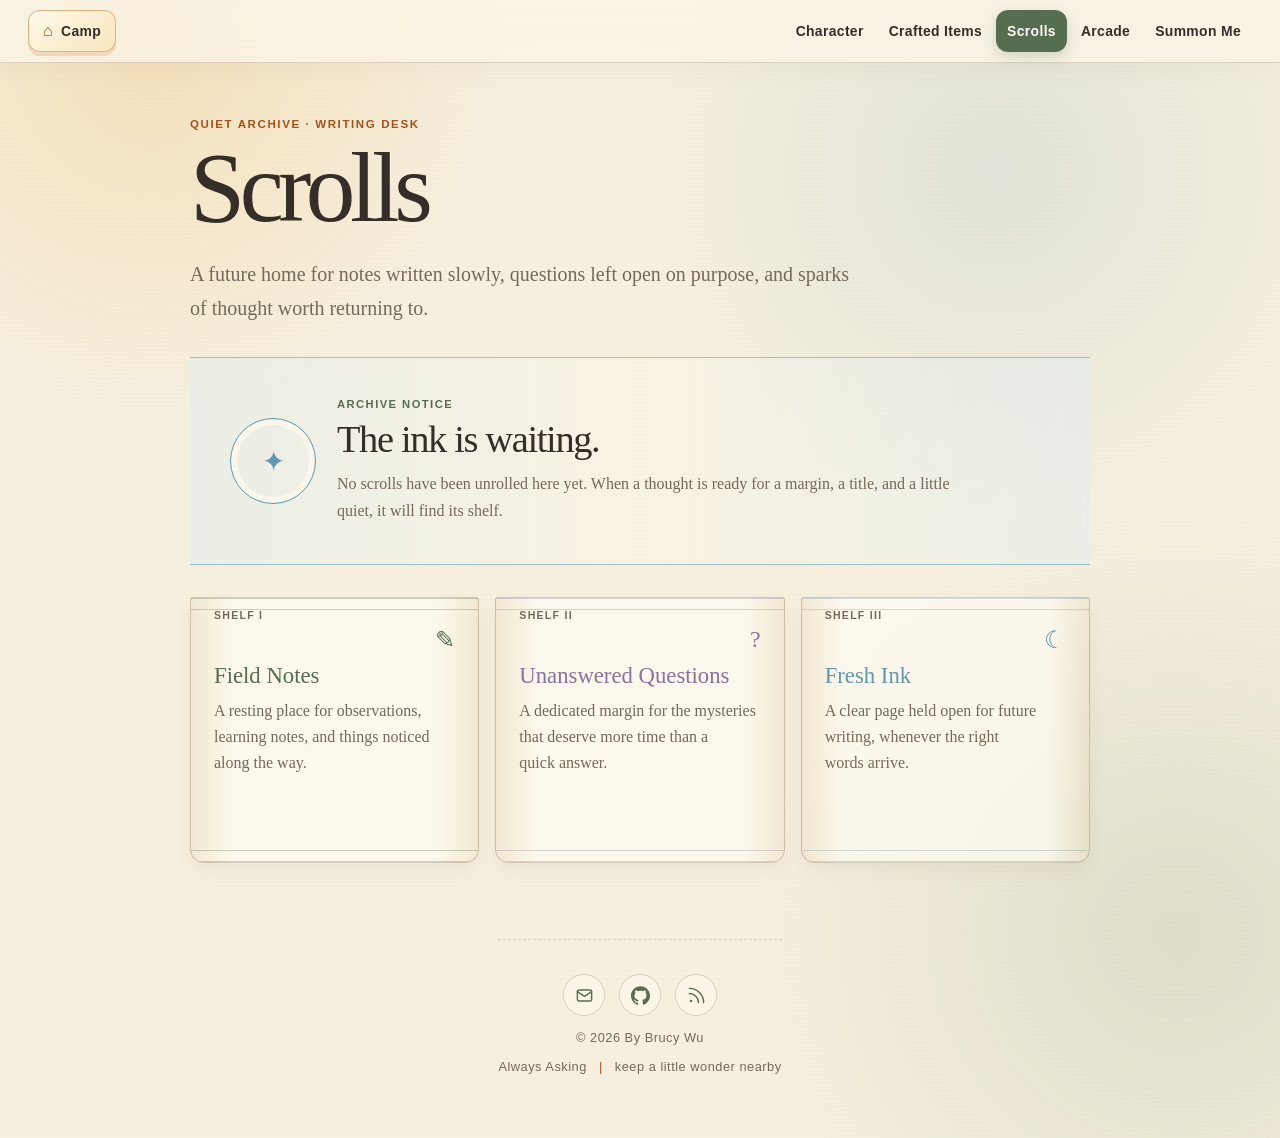
==== commit 64d768c5: "Convert sidebar to fixed top bar navigation" ====
--- a/blog/index.html
+++ b/blog/index.html
@@ -20,7 +20,6 @@
           <a href="../games/">Arcade</a>
           <a href="#summon">Summon Me</a>
         </nav>
-        <p class="nav-note">Light a lantern<br>stay curious</p>
       </aside>
 
       <main class="page content-page archive-page" id="main-content">
--- a/styles.css
+++ b/styles.css
@@ -13,29 +13,27 @@
 :focus-visible { outline: 3px solid var(--blue); outline-offset: 4px; }
 .skip-link { position: fixed; z-index: 20; top: 12px; left: 12px; padding: 10px 14px; border-radius: 8px; background: var(--ink); color: #fffaf1; font-family: ui-rounded, "Avenir Next", "Trebuchet MS", sans-serif; font-weight: 800; text-decoration: none; transform: translateY(-160%); transition: transform 160ms ease; }.skip-link:focus { transform: translateY(0); }
 .site-shell { min-height: 100vh; }
-.sidebar { position: fixed; inset: 0 auto 0 0; z-index: 10; width: var(--sidebar-width); display: flex; flex-direction: column; gap: 26px; padding: 28px 18px; border-right: 1px solid var(--line); background: rgba(250,245,230,.82); box-shadow: 6px 0 24px rgba(97,69,38,.05); backdrop-filter: blur(14px); }
-.sidebar::before { content: "✦  ·  ✧  ·  ✦"; color: var(--amber); font-size: .7rem; letter-spacing: .22em; text-align: center; }
+.sidebar { position: fixed; inset: 0 0 auto 0; z-index: 10; width: 100%; display: flex; flex-direction: row; align-items: center; gap: 9px; padding: 10px clamp(14px,3vw,28px); border-bottom: 1px solid var(--line); background: rgba(250,245,230,.82); box-shadow: 0 6px 24px rgba(97,69,38,.05); backdrop-filter: blur(14px); }
 .home-button, .main-nav a { position: relative; display: flex; align-items: center; min-height: 42px; border-radius: 12px; color: var(--ink); font-family: ui-rounded, "Avenir Next", "Trebuchet MS", sans-serif; font-size: .87rem; font-weight: 750; letter-spacing: .025em; text-decoration: none; transition: color 180ms ease, background-color 180ms ease, transform 180ms ease, box-shadow 180ms ease; }
-.home-button { justify-content: center; border: 1px solid rgba(184,108,36,.45); background: linear-gradient(145deg, #fff9e9, #f9e6bd); box-shadow: 0 4px 0 rgba(184,108,36,.18); }
+.home-button { flex: 0 0 auto; justify-content: center; min-width: 82px; padding: 0 14px; border: 1px solid rgba(184,108,36,.45); background: linear-gradient(145deg, #fff9e9, #f9e6bd); box-shadow: 0 4px 0 rgba(184,108,36,.18); }
 .home-button::before { content: "⌂"; margin-right: .5rem; color: var(--amber); font-size: 1rem; }
-.main-nav { display: grid; gap: 5px; }.main-nav a { padding: 0 12px 0 17px; }.main-nav a::before { content: "✧"; width: 1.25rem; color: var(--violet); font-size: .8rem; }
-.home-button:hover, .main-nav a:hover { transform: translateX(3px); }
+.main-nav { display: flex; gap: 3px; margin-left: auto; }.main-nav a { padding: 0 11px; }
+.home-button:hover, .main-nav a:hover { transform: translateY(-1px); }
 .home-button.is-active, .main-nav a.is-active { color: #fffaf1; background: var(--sage-deep); box-shadow: 0 5px 13px rgba(65,88,62,.2); }.home-button.is-active::before, .main-nav a.is-active::before { color: var(--amber-light); }
-.nav-note { margin: auto 5px 0; padding-top: 18px; border-top: 1px dashed var(--line); color: var(--muted); font-family: ui-rounded, "Avenir Next", "Trebuchet MS", sans-serif; font-size: .7rem; font-weight: 700; letter-spacing: .09em; line-height: 1.5; text-align: center; text-transform: uppercase; }
-.page { min-height: 100vh; margin-left: var(--sidebar-width); padding: 64px clamp(24px,6vw,88px); }.content-page { display: grid; place-items: start center; padding-top: 76px; }.page-section { width: min(100%, 900px); }
+.page { min-height: 100vh; padding: 106px clamp(24px,6vw,88px) 64px; }.content-page { display: grid; place-items: start center; padding-top: 118px; }.page-section { width: min(100%, 900px); }
 .eyebrow { margin: 0 0 12px; color: var(--amber); font-family: ui-rounded, "Avenir Next", "Trebuchet MS", sans-serif; font-size: .72rem; font-weight: 800; letter-spacing: .14em; text-transform: uppercase; }
 h1, h2, h3, p { text-wrap: pretty; } h1 { margin: 0; color: var(--ink); font-size: clamp(3rem,8vw,6.2rem); font-weight: 500; letter-spacing: -.055em; line-height: .92; }
 .summary { max-width: 660px; margin: 24px 0 0; color: var(--muted); font-size: clamp(1.08rem,1.7vw,1.25rem); line-height: 1.7; }
 .content-grid { display: grid; grid-template-columns: repeat(2,minmax(0,1fr)); gap: 18px; margin-top: 40px; }.panel, .list-item { border: 1px solid var(--line); border-radius: 18px 18px 18px 5px; background: var(--card); box-shadow: var(--shadow); padding: 25px; }.panel h2, .list-item h2 { margin: 0 0 10px; font-size: 1.38rem; font-weight: 500; }.panel p, .list-item p { margin: 0; color: var(--muted); line-height: 1.65; }.panel a { color: var(--sage-deep); font-weight: 700; }.list { display: grid; gap: 16px; margin-top: 40px; }.list-item span { display: block; margin-bottom: 12px; color: var(--amber); font-family: ui-rounded, "Avenir Next", "Trebuchet MS", sans-serif; font-size: .73rem; font-weight: 800; letter-spacing: .12em; text-transform: uppercase; }
 /* Camp */
-.camp-page { position: relative; display: grid; align-content: center; gap: clamp(58px,9vw,120px); max-width: 1330px; margin-right: auto; }.camp-hero { position: relative; min-height: min(680px,calc(100vh - 128px)); display: grid; align-items: center; }.hero-copy { position: relative; z-index: 2; max-width: 690px; }.hero-kicker { display: flex; align-items: center; gap: 10px; margin: 0 0 18px; color: var(--sage-deep); font-family: ui-rounded, "Avenir Next", "Trebuchet MS", sans-serif; font-size: .75rem; font-weight: 800; letter-spacing: .16em; text-transform: uppercase; }.hero-kicker::before { content: ""; width: 26px; height: 1px; background: currentColor; }.hero-title { max-width: 630px; }.hero-title em { display: block; color: var(--violet); font-style: italic; font-weight: 400; }.hero-subtitle { margin: 20px 0 0; color: var(--amber); font-size: clamp(1.25rem,2.8vw,1.7rem); font-style: italic; }.hero-summary { max-width: 560px; margin: 20px 0 0; color: var(--muted); font-size: 1.08rem; line-height: 1.75; }
+.camp-page { position: relative; display: grid; align-content: center; gap: clamp(58px,9vw,120px); max-width: 1330px; margin-right: auto; }.camp-hero { position: relative; min-height: min(680px,calc(100vh - 170px)); display: grid; align-items: center; }.hero-copy { position: relative; z-index: 2; max-width: 690px; }.hero-kicker { display: flex; align-items: center; gap: 10px; margin: 0 0 18px; color: var(--sage-deep); font-family: ui-rounded, "Avenir Next", "Trebuchet MS", sans-serif; font-size: .75rem; font-weight: 800; letter-spacing: .16em; text-transform: uppercase; }.hero-kicker::before { content: ""; width: 26px; height: 1px; background: currentColor; }.hero-title { max-width: 630px; }.hero-title em { display: block; color: var(--violet); font-style: italic; font-weight: 400; }.hero-subtitle { margin: 20px 0 0; color: var(--amber); font-size: clamp(1.25rem,2.8vw,1.7rem); font-style: italic; }.hero-summary { max-width: 560px; margin: 20px 0 0; color: var(--muted); font-size: 1.08rem; line-height: 1.75; }
 .hero-actions { display: flex; flex-wrap: wrap; gap: 12px; margin-top: 30px; }.spell-button { display: inline-flex; align-items: center; justify-content: center; min-height: 46px; padding: 0 18px; border: 1px solid var(--sage-deep); border-radius: 999px; background: var(--sage-deep); box-shadow: 0 4px 0 rgba(53,45,39,.17); color: #fffaf1; font-family: ui-rounded, "Avenir Next", "Trebuchet MS", sans-serif; font-size: .85rem; font-weight: 800; letter-spacing: .03em; text-decoration: none; transition: transform 180ms ease, box-shadow 180ms ease, background-color 180ms ease; }.spell-button::after { content: " ↗"; margin-left: .36rem; color: var(--amber-light); }.spell-button:hover { color: #fffaf1; background: #456144; transform: translateY(-2px); box-shadow: 0 7px 0 rgba(53,45,39,.13); }.spell-button:active { transform: translateY(2px); box-shadow: 0 2px 0 rgba(53,45,39,.13); }.spell-button.ghost { border-color: var(--line); background: rgba(255,251,239,.6); box-shadow: none; color: var(--sage-deep); }.spell-button.ghost::after { color: var(--violet); }.spell-button.ghost:hover { background: #fffaf1; color: var(--amber); }
 .desk-scene { position: absolute; z-index: 1; right: 0; top: 50%; width: min(41vw,450px); aspect-ratio: 1; transform: translateY(-50%); border: 1px solid rgba(184,108,36,.22); border-radius: 49% 51% 47% 53% / 57% 42% 58% 43%; background: radial-gradient(circle at 45% 43%, rgba(255,252,241,.94) 0 18%, transparent 18.5%), radial-gradient(circle at 59% 62%, rgba(96,152,173,.32) 0 7%, transparent 7.5%), radial-gradient(circle at 36% 69%, rgba(136,115,161,.3) 0 8%, transparent 8.5%), radial-gradient(circle at 67% 30%, rgba(239,199,123,.55) 0 10%, transparent 10.5%), rgba(234,219,187,.42); box-shadow: inset 0 0 0 13px rgba(255,250,236,.34), var(--shadow); }.desk-scene::before { content: "✦"; position: absolute; top: 20%; right: 19%; color: var(--violet); font-size: clamp(1.3rem,3vw,2.4rem); animation: twinkle 3.7s ease-in-out infinite; }.desk-scene::after { content: "☾"; position: absolute; bottom: 17%; left: 20%; color: var(--blue); font-size: clamp(2rem,4vw,3.5rem); transform: rotate(-25deg); }.potion { position: absolute; bottom: 27%; left: 47%; width: 19%; height: 30%; border: 3px solid rgba(53,45,39,.57); border-radius: 42% 42% 34% 34% / 24% 24% 56% 56%; background: linear-gradient(to top, rgba(96,152,173,.85) 0 58%, rgba(255,255,255,.38) 58% 100%); box-shadow: inset 7px 0 8px rgba(255,255,255,.44), 0 9px 13px rgba(53,45,39,.14); }.potion::before { content: ""; position: absolute; left: 25%; top: -24%; width: 50%; height: 26%; border: 3px solid rgba(53,45,39,.57); border-bottom: 0; border-radius: 4px 4px 0 0; background: var(--amber); }.potion::after { content: "✦"; position: absolute; inset: 29% 0 auto; color: #fff9e8; font-size: 1.1rem; text-align: center; }.book { position: absolute; bottom: 19%; right: 14%; width: 31%; height: 17%; border: 1px solid rgba(53,45,39,.4); border-radius: 4px 12px 13px 6px; background: #c78540; box-shadow: 5px 5px 0 rgba(88,59,37,.18); transform: rotate(-12deg); }.book::after { content: "?"; position: absolute; inset: 24% 0; color: #f9e5b7; font-size: 1.4rem; font-style: italic; text-align: center; }
 .camp-section { position: relative; }.section-heading { max-width: 600px; }.section-heading h2 { margin: 0; font-size: clamp(2rem,4vw,3.2rem); font-weight: 500; letter-spacing: -.04em; }.section-heading p { margin: 12px 0 0; color: var(--muted); font-size: 1.04rem; line-height: 1.65; }.quest-grid { display: grid; grid-template-columns: repeat(3,minmax(0,1fr)); gap: 16px; margin-top: 28px; }.quest-card { position: relative; display: block; min-height: 188px; padding: 22px; overflow: hidden; border: 1px solid var(--line); border-radius: 17px 17px 17px 4px; background: var(--card); box-shadow: 0 6px 17px rgba(97,69,38,.08); color: var(--ink); text-decoration: none; transition: transform 200ms ease, box-shadow 200ms ease, border-color 200ms ease; }.quest-card::after { content: attr(data-mark); position: absolute; right: 15px; bottom: -11px; color: var(--amber-light); font-size: 5rem; line-height: 1; opacity: .48; transition: transform 250ms ease; }.quest-card:hover { border-color: rgba(184,108,36,.55); box-shadow: var(--shadow); color: var(--ink); transform: translateY(-5px) rotate(-.5deg); }.quest-card:hover::after { transform: rotate(14deg) scale(1.1); }.quest-card:nth-child(2)::after { color: #b6d6de; }.quest-card:nth-child(3)::after { color: #c9b5d9; }.card-label { display: block; margin-bottom: 28px; color: var(--sage-deep); font-family: ui-rounded, "Avenir Next", "Trebuchet MS", sans-serif; font-size: .7rem; font-weight: 800; letter-spacing: .13em; text-transform: uppercase; }.quest-card h3 { position: relative; z-index: 1; margin: 0; font-size: 1.35rem; font-weight: 500; }.quest-card p { position: relative; z-index: 1; margin: 8px 0 0; color: var(--muted); font-size: .94rem; line-height: 1.55; }
 .site-footer { display: grid; justify-items: center; gap: 14px; margin-top: 76px; padding-top: 34px; border-top: 1px dashed var(--line); color: var(--muted); text-align: center; }.site-footer p { margin: 0; font-family: ui-rounded, "Avenir Next", "Trebuchet MS", sans-serif; font-size: .8rem; letter-spacing: .04em; }.footer-separator { margin: 0 8px; color: var(--amber); }.summon-icons { display: flex; gap: 14px; justify-content: center; }.summon-icon { display: grid; width: 42px; aspect-ratio: 1; place-items: center; border: 1px solid var(--line); border-radius: 50%; background: rgba(255,251,239,.6); color: var(--sage-deep); transition: transform 180ms ease, color 180ms ease, border-color 180ms ease; }.summon-icon:hover { border-color: rgba(184,108,36,.55); color: var(--amber); transform: translateY(-3px); }.summon-icon svg { width: 19px; height: 19px; }
 @keyframes twinkle { 50% { transform: scale(1.28) rotate(18deg); opacity: .55; } } @keyframes drift { 50% { transform: translateY(-8px) rotate(8deg); } }
 @media (max-width: 900px) { .desk-scene { right: -7vw; width: min(47vw,395px); opacity: .66; }.quest-grid { grid-template-columns: 1fr; } }
-@media (max-width: 760px) { .sidebar { position: sticky; top: 0; width: 100%; min-height: auto; flex-direction: row; align-items: center; gap: 9px; padding: 10px 12px; overflow-x: auto; border-right: 0; border-bottom: 1px solid var(--line); }.sidebar::before, .nav-note { display: none; }.home-button { flex: 0 0 auto; min-width: 82px; padding: 0 11px; }.main-nav { display: flex; gap: 3px; min-width: max-content; }.main-nav a { min-height: 40px; padding: 0 10px; }.main-nav a::before { display: none; }.home-button:hover, .main-nav a:hover { transform: translateY(-1px); }.page { min-height: calc(100vh - 62px); margin-left: 0; padding: 44px 20px; }.content-page { padding-top: 44px; }.content-grid { grid-template-columns: 1fr; margin-top: 32px; }.camp-page { gap: 68px; }.camp-hero { min-height: 590px; align-items: start; padding-top: 40px; }.desk-scene { top: auto; right: 2%; bottom: 0; width: min(62vw,320px); transform: none; }.hero-copy { padding-bottom: 220px; } }
+@media (max-width: 760px) { .sidebar { gap: 6px; padding: 8px 12px; overflow-x: auto; }.home-button { min-width: 0; padding: 0 11px; }.main-nav { min-width: max-content; }.main-nav a { min-height: 40px; padding: 0 9px; font-size: .8rem; }.page { padding: 96px 20px 44px; }.content-page { padding-top: 102px; }.content-grid { grid-template-columns: 1fr; margin-top: 32px; }.camp-page { gap: 68px; }.camp-hero { min-height: 590px; align-items: start; padding-top: 40px; }.desk-scene { top: auto; right: 2%; bottom: 0; width: min(62vw,320px); transform: none; }.hero-copy { padding-bottom: 220px; } }
 @media (prefers-reduced-motion: reduce) { html { scroll-behavior: auto; } *, *::before, *::after { animation-duration: .01ms !important; animation-iteration-count: 1 !important; scroll-behavior: auto !important; transition-duration: .01ms !important; } }
 
 /* Character sheet */
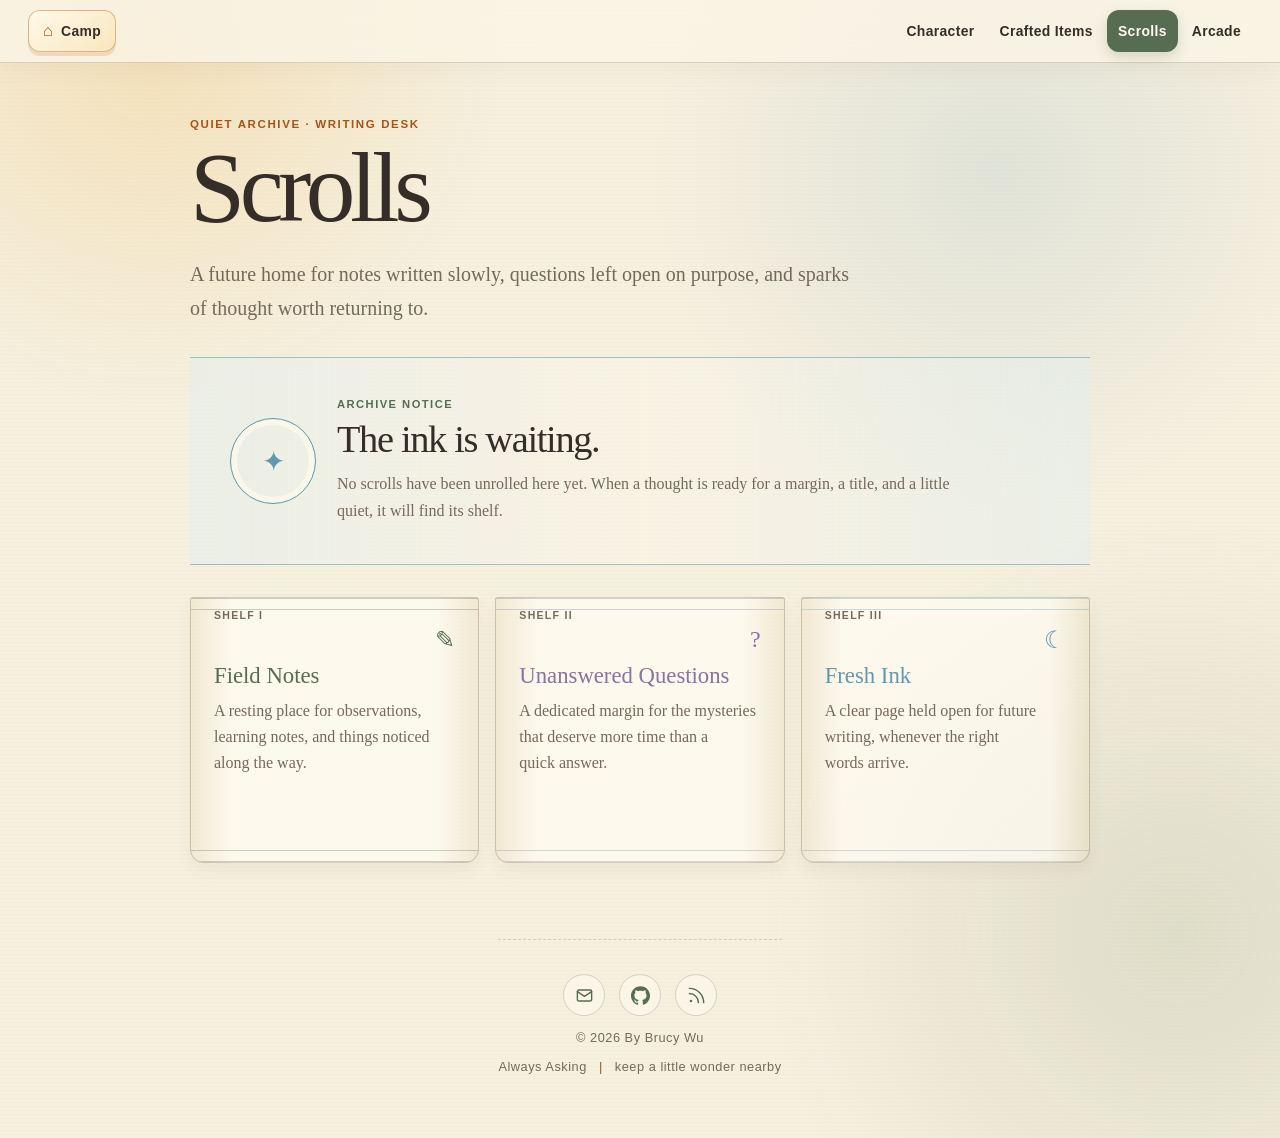
==== commit 0860e895: "Remove Summon Me from top bar menu" ====
--- a/blog/index.html
+++ b/blog/index.html
@@ -18,7 +18,6 @@
           <a href="../project/">Crafted Items</a>
           <a class="is-active" href="../blog/" aria-current="page">Scrolls</a>
           <a href="../games/">Arcade</a>
-          <a href="#summon">Summon Me</a>
         </nav>
       </aside>
 
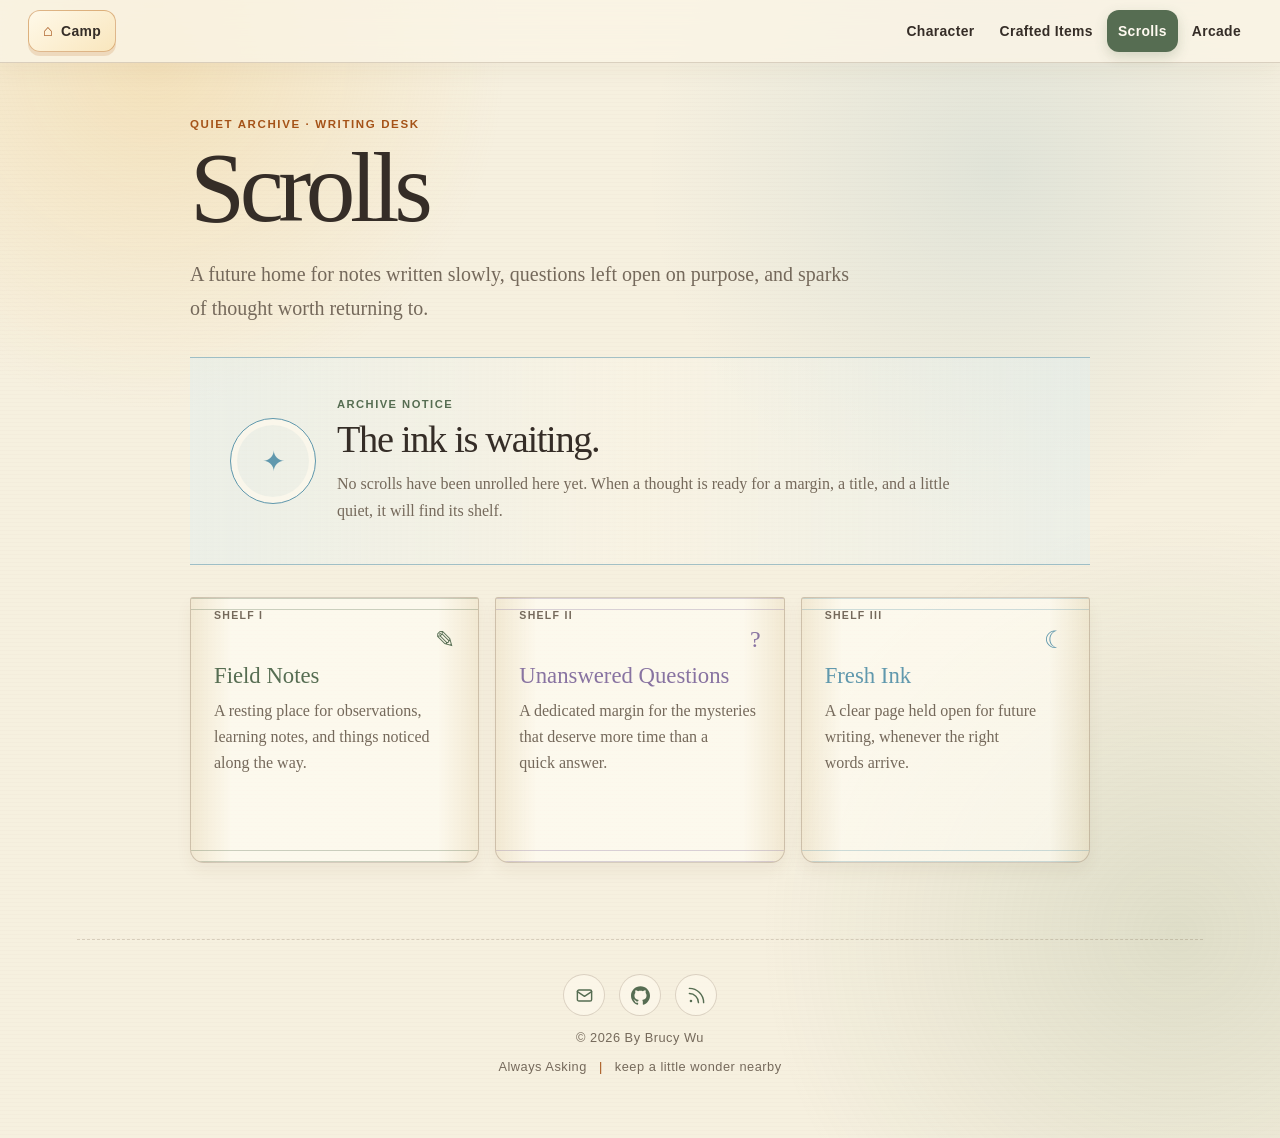
==== commit 7a6e44a2: "Collapse top bar into dropdown menu on small screens" ====
--- a/blog/index.html
+++ b/blog/index.html
@@ -6,19 +6,20 @@
     <title>Scrolls | Always Asking</title>
     <meta name="description" content="A quiet future archive for writing, learning notes, and strange questions at Always Asking.">
     <link rel="stylesheet" href="../styles.css">
-    <script src="../nav-state.js" defer></script>
+    <script src="../menu.js" defer></script>
   </head>
   <body>
     <a class="skip-link" href="#main-content">Skip to main content</a>
     <div class="site-shell">
       <aside class="sidebar" aria-label="Primary navigation">
         <a class="home-button" href="../">Camp</a>
-        <nav class="main-nav">
+        <nav class="main-nav" id="primary-menu">
           <a href="../me/">Character</a>
           <a href="../project/">Crafted Items</a>
           <a class="is-active" href="../blog/" aria-current="page">Scrolls</a>
           <a href="../games/">Arcade</a>
         </nav>
+        <button class="menu-toggle" type="button" aria-expanded="false" aria-controls="primary-menu" aria-label="Open menu">☰</button>
       </aside>
 
       <main class="page content-page archive-page" id="main-content">
--- a/styles.css
+++ b/styles.css
@@ -14,6 +14,7 @@
 .skip-link { position: fixed; z-index: 20; top: 12px; left: 12px; padding: 10px 14px; border-radius: 8px; background: var(--ink); color: #fffaf1; font-family: ui-rounded, "Avenir Next", "Trebuchet MS", sans-serif; font-weight: 800; text-decoration: none; transform: translateY(-160%); transition: transform 160ms ease; }.skip-link:focus { transform: translateY(0); }
 .site-shell { min-height: 100vh; }
 .sidebar { position: fixed; inset: 0 0 auto 0; z-index: 10; width: 100%; display: flex; flex-direction: row; align-items: center; gap: 9px; padding: 10px clamp(14px,3vw,28px); border-bottom: 1px solid var(--line); background: rgba(250,245,230,.82); box-shadow: 0 6px 24px rgba(97,69,38,.05); backdrop-filter: blur(14px); }
+.menu-toggle { display: none; }
 .home-button, .main-nav a { position: relative; display: flex; align-items: center; min-height: 42px; border-radius: 12px; color: var(--ink); font-family: ui-rounded, "Avenir Next", "Trebuchet MS", sans-serif; font-size: .87rem; font-weight: 750; letter-spacing: .025em; text-decoration: none; transition: color 180ms ease, background-color 180ms ease, transform 180ms ease, box-shadow 180ms ease; }
 .home-button { flex: 0 0 auto; justify-content: center; min-width: 82px; padding: 0 14px; border: 1px solid rgba(184,108,36,.45); background: linear-gradient(145deg, #fff9e9, #f9e6bd); box-shadow: 0 4px 0 rgba(184,108,36,.18); }
 .home-button::before { content: "⌂"; margin-right: .5rem; color: var(--amber); font-size: 1rem; }
@@ -26,14 +27,14 @@
 .summary { max-width: 660px; margin: 24px 0 0; color: var(--muted); font-size: clamp(1.08rem,1.7vw,1.25rem); line-height: 1.7; }
 .content-grid { display: grid; grid-template-columns: repeat(2,minmax(0,1fr)); gap: 18px; margin-top: 40px; }.panel, .list-item { border: 1px solid var(--line); border-radius: 18px 18px 18px 5px; background: var(--card); box-shadow: var(--shadow); padding: 25px; }.panel h2, .list-item h2 { margin: 0 0 10px; font-size: 1.38rem; font-weight: 500; }.panel p, .list-item p { margin: 0; color: var(--muted); line-height: 1.65; }.panel a { color: var(--sage-deep); font-weight: 700; }.list { display: grid; gap: 16px; margin-top: 40px; }.list-item span { display: block; margin-bottom: 12px; color: var(--amber); font-family: ui-rounded, "Avenir Next", "Trebuchet MS", sans-serif; font-size: .73rem; font-weight: 800; letter-spacing: .12em; text-transform: uppercase; }
 /* Camp */
-.camp-page { position: relative; display: grid; align-content: center; gap: clamp(58px,9vw,120px); max-width: 1330px; margin-right: auto; }.camp-hero { position: relative; min-height: min(680px,calc(100vh - 170px)); display: grid; align-items: center; }.hero-copy { position: relative; z-index: 2; max-width: 690px; }.hero-kicker { display: flex; align-items: center; gap: 10px; margin: 0 0 18px; color: var(--sage-deep); font-family: ui-rounded, "Avenir Next", "Trebuchet MS", sans-serif; font-size: .75rem; font-weight: 800; letter-spacing: .16em; text-transform: uppercase; }.hero-kicker::before { content: ""; width: 26px; height: 1px; background: currentColor; }.hero-title { max-width: 630px; }.hero-title em { display: block; color: var(--violet); font-style: italic; font-weight: 400; }.hero-subtitle { margin: 20px 0 0; color: var(--amber); font-size: clamp(1.25rem,2.8vw,1.7rem); font-style: italic; }.hero-summary { max-width: 560px; margin: 20px 0 0; color: var(--muted); font-size: 1.08rem; line-height: 1.75; }
+.camp-page { position: relative; display: grid; align-content: center; gap: clamp(58px,9vw,120px); max-width: 1150px; margin-inline: auto; }.camp-hero { position: relative; min-height: min(680px,calc(100vh - 170px)); display: grid; align-items: center; }.hero-copy { position: relative; z-index: 2; max-width: 690px; }.hero-kicker { display: flex; align-items: center; gap: 10px; margin: 0 0 18px; color: var(--sage-deep); font-family: ui-rounded, "Avenir Next", "Trebuchet MS", sans-serif; font-size: .75rem; font-weight: 800; letter-spacing: .16em; text-transform: uppercase; }.hero-kicker::before { content: ""; width: 26px; height: 1px; background: currentColor; }.hero-title { max-width: 630px; }.hero-title em { display: block; color: var(--violet); font-style: italic; font-weight: 400; }.hero-subtitle { margin: 20px 0 0; color: var(--amber); font-size: clamp(1.25rem,2.8vw,1.7rem); font-style: italic; }.hero-summary { max-width: 560px; margin: 20px 0 0; color: var(--muted); font-size: 1.08rem; line-height: 1.75; }
 .hero-actions { display: flex; flex-wrap: wrap; gap: 12px; margin-top: 30px; }.spell-button { display: inline-flex; align-items: center; justify-content: center; min-height: 46px; padding: 0 18px; border: 1px solid var(--sage-deep); border-radius: 999px; background: var(--sage-deep); box-shadow: 0 4px 0 rgba(53,45,39,.17); color: #fffaf1; font-family: ui-rounded, "Avenir Next", "Trebuchet MS", sans-serif; font-size: .85rem; font-weight: 800; letter-spacing: .03em; text-decoration: none; transition: transform 180ms ease, box-shadow 180ms ease, background-color 180ms ease; }.spell-button::after { content: " ↗"; margin-left: .36rem; color: var(--amber-light); }.spell-button:hover { color: #fffaf1; background: #456144; transform: translateY(-2px); box-shadow: 0 7px 0 rgba(53,45,39,.13); }.spell-button:active { transform: translateY(2px); box-shadow: 0 2px 0 rgba(53,45,39,.13); }.spell-button.ghost { border-color: var(--line); background: rgba(255,251,239,.6); box-shadow: none; color: var(--sage-deep); }.spell-button.ghost::after { color: var(--violet); }.spell-button.ghost:hover { background: #fffaf1; color: var(--amber); }
 .desk-scene { position: absolute; z-index: 1; right: 0; top: 50%; width: min(41vw,450px); aspect-ratio: 1; transform: translateY(-50%); border: 1px solid rgba(184,108,36,.22); border-radius: 49% 51% 47% 53% / 57% 42% 58% 43%; background: radial-gradient(circle at 45% 43%, rgba(255,252,241,.94) 0 18%, transparent 18.5%), radial-gradient(circle at 59% 62%, rgba(96,152,173,.32) 0 7%, transparent 7.5%), radial-gradient(circle at 36% 69%, rgba(136,115,161,.3) 0 8%, transparent 8.5%), radial-gradient(circle at 67% 30%, rgba(239,199,123,.55) 0 10%, transparent 10.5%), rgba(234,219,187,.42); box-shadow: inset 0 0 0 13px rgba(255,250,236,.34), var(--shadow); }.desk-scene::before { content: "✦"; position: absolute; top: 20%; right: 19%; color: var(--violet); font-size: clamp(1.3rem,3vw,2.4rem); animation: twinkle 3.7s ease-in-out infinite; }.desk-scene::after { content: "☾"; position: absolute; bottom: 17%; left: 20%; color: var(--blue); font-size: clamp(2rem,4vw,3.5rem); transform: rotate(-25deg); }.potion { position: absolute; bottom: 27%; left: 47%; width: 19%; height: 30%; border: 3px solid rgba(53,45,39,.57); border-radius: 42% 42% 34% 34% / 24% 24% 56% 56%; background: linear-gradient(to top, rgba(96,152,173,.85) 0 58%, rgba(255,255,255,.38) 58% 100%); box-shadow: inset 7px 0 8px rgba(255,255,255,.44), 0 9px 13px rgba(53,45,39,.14); }.potion::before { content: ""; position: absolute; left: 25%; top: -24%; width: 50%; height: 26%; border: 3px solid rgba(53,45,39,.57); border-bottom: 0; border-radius: 4px 4px 0 0; background: var(--amber); }.potion::after { content: "✦"; position: absolute; inset: 29% 0 auto; color: #fff9e8; font-size: 1.1rem; text-align: center; }.book { position: absolute; bottom: 19%; right: 14%; width: 31%; height: 17%; border: 1px solid rgba(53,45,39,.4); border-radius: 4px 12px 13px 6px; background: #c78540; box-shadow: 5px 5px 0 rgba(88,59,37,.18); transform: rotate(-12deg); }.book::after { content: "?"; position: absolute; inset: 24% 0; color: #f9e5b7; font-size: 1.4rem; font-style: italic; text-align: center; }
 .camp-section { position: relative; }.section-heading { max-width: 600px; }.section-heading h2 { margin: 0; font-size: clamp(2rem,4vw,3.2rem); font-weight: 500; letter-spacing: -.04em; }.section-heading p { margin: 12px 0 0; color: var(--muted); font-size: 1.04rem; line-height: 1.65; }.quest-grid { display: grid; grid-template-columns: repeat(3,minmax(0,1fr)); gap: 16px; margin-top: 28px; }.quest-card { position: relative; display: block; min-height: 188px; padding: 22px; overflow: hidden; border: 1px solid var(--line); border-radius: 17px 17px 17px 4px; background: var(--card); box-shadow: 0 6px 17px rgba(97,69,38,.08); color: var(--ink); text-decoration: none; transition: transform 200ms ease, box-shadow 200ms ease, border-color 200ms ease; }.quest-card::after { content: attr(data-mark); position: absolute; right: 15px; bottom: -11px; color: var(--amber-light); font-size: 5rem; line-height: 1; opacity: .48; transition: transform 250ms ease; }.quest-card:hover { border-color: rgba(184,108,36,.55); box-shadow: var(--shadow); color: var(--ink); transform: translateY(-5px) rotate(-.5deg); }.quest-card:hover::after { transform: rotate(14deg) scale(1.1); }.quest-card:nth-child(2)::after { color: #b6d6de; }.quest-card:nth-child(3)::after { color: #c9b5d9; }.card-label { display: block; margin-bottom: 28px; color: var(--sage-deep); font-family: ui-rounded, "Avenir Next", "Trebuchet MS", sans-serif; font-size: .7rem; font-weight: 800; letter-spacing: .13em; text-transform: uppercase; }.quest-card h3 { position: relative; z-index: 1; margin: 0; font-size: 1.35rem; font-weight: 500; }.quest-card p { position: relative; z-index: 1; margin: 8px 0 0; color: var(--muted); font-size: .94rem; line-height: 1.55; }
-.site-footer { display: grid; justify-items: center; gap: 14px; margin-top: 76px; padding-top: 34px; border-top: 1px dashed var(--line); color: var(--muted); text-align: center; }.site-footer p { margin: 0; font-family: ui-rounded, "Avenir Next", "Trebuchet MS", sans-serif; font-size: .8rem; letter-spacing: .04em; }.footer-separator { margin: 0 8px; color: var(--amber); }.summon-icons { display: flex; gap: 14px; justify-content: center; }.summon-icon { display: grid; width: 42px; aspect-ratio: 1; place-items: center; border: 1px solid var(--line); border-radius: 50%; background: rgba(255,251,239,.6); color: var(--sage-deep); transition: transform 180ms ease, color 180ms ease, border-color 180ms ease; }.summon-icon:hover { border-color: rgba(184,108,36,.55); color: var(--amber); transform: translateY(-3px); }.summon-icon svg { width: 19px; height: 19px; }
+.site-footer { width: 100%; display: grid; justify-items: center; gap: 14px; margin-top: 76px; padding-top: 34px; border-top: 1px dashed var(--line); color: var(--muted); text-align: center; }.site-footer p { margin: 0; font-family: ui-rounded, "Avenir Next", "Trebuchet MS", sans-serif; font-size: .8rem; letter-spacing: .04em; }.footer-separator { margin: 0 8px; color: var(--amber); }.summon-icons { display: flex; gap: 14px; justify-content: center; }.summon-icon { display: grid; width: 42px; aspect-ratio: 1; place-items: center; border: 1px solid var(--line); border-radius: 50%; background: rgba(255,251,239,.6); color: var(--sage-deep); transition: transform 180ms ease, color 180ms ease, border-color 180ms ease; }.summon-icon:hover { border-color: rgba(184,108,36,.55); color: var(--amber); transform: translateY(-3px); }.summon-icon svg { width: 19px; height: 19px; }
 @keyframes twinkle { 50% { transform: scale(1.28) rotate(18deg); opacity: .55; } } @keyframes drift { 50% { transform: translateY(-8px) rotate(8deg); } }
 @media (max-width: 900px) { .desk-scene { right: -7vw; width: min(47vw,395px); opacity: .66; }.quest-grid { grid-template-columns: 1fr; } }
-@media (max-width: 760px) { .sidebar { gap: 6px; padding: 8px 12px; overflow-x: auto; }.home-button { min-width: 0; padding: 0 11px; }.main-nav { min-width: max-content; }.main-nav a { min-height: 40px; padding: 0 9px; font-size: .8rem; }.page { padding: 96px 20px 44px; }.content-page { padding-top: 102px; }.content-grid { grid-template-columns: 1fr; margin-top: 32px; }.camp-page { gap: 68px; }.camp-hero { min-height: 590px; align-items: start; padding-top: 40px; }.desk-scene { top: auto; right: 2%; bottom: 0; width: min(62vw,320px); transform: none; }.hero-copy { padding-bottom: 220px; } }
+@media (max-width: 760px) { .sidebar { gap: 8px; padding: 8px 12px; }.home-button { min-width: 0; padding: 0 11px; }.menu-toggle { display: grid; place-items: center; flex: 0 0 auto; margin-left: auto; min-width: 44px; min-height: 40px; padding: 0; border: 1px solid var(--line); border-radius: 12px; background: rgba(255,251,239,.7); color: var(--ink); font-size: 1rem; cursor: pointer; transition: color 180ms ease, border-color 180ms ease, transform 180ms ease; }.menu-toggle:hover { color: var(--amber); border-color: rgba(184,108,36,.55); transform: translateY(-1px); }.main-nav { position: absolute; top: calc(100% + 6px); right: 10px; display: none; min-width: 11rem; margin-left: 0; padding: 8px; flex-direction: column; gap: 3px; border: 1px solid var(--line); border-radius: 14px 14px 14px 5px; background: rgba(250,245,230,.97); box-shadow: var(--shadow); backdrop-filter: blur(14px); }.sidebar.menu-open .main-nav { display: flex; }.main-nav a { min-height: 40px; padding: 0 12px; font-size: .85rem; }.page { padding: 96px 20px 44px; }.content-page { padding-top: 102px; }.content-grid { grid-template-columns: 1fr; margin-top: 32px; }.camp-page { gap: 68px; }.camp-hero { min-height: 590px; align-items: start; padding-top: 40px; }.desk-scene { top: auto; right: 2%; bottom: 0; width: min(62vw,320px); transform: none; }.hero-copy { padding-bottom: 220px; } }
 @media (prefers-reduced-motion: reduce) { html { scroll-behavior: auto; } *, *::before, *::after { animation-duration: .01ms !important; animation-iteration-count: 1 !important; scroll-behavior: auto !important; transition-duration: .01ms !important; } }
 
 /* Character sheet */
